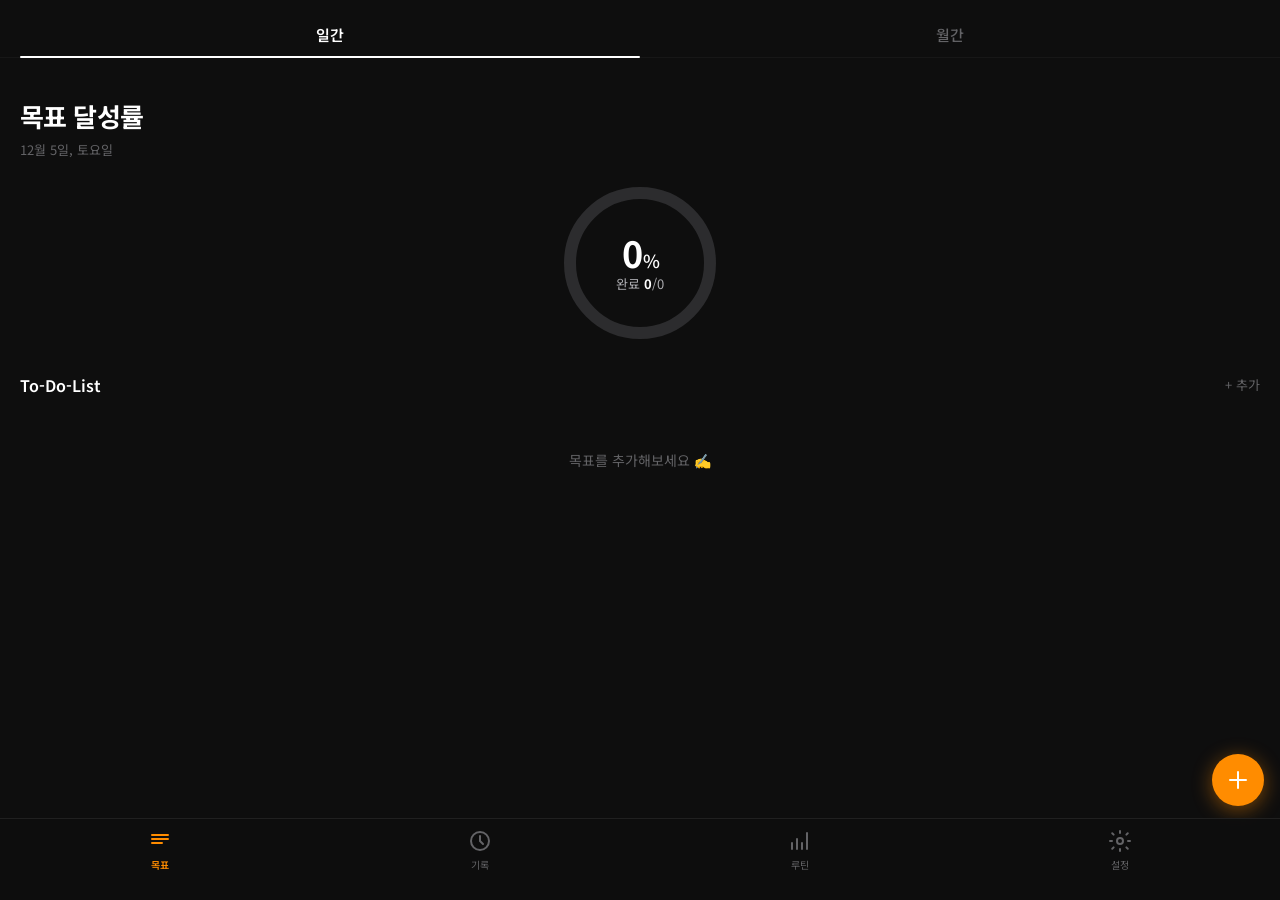
==== index.html @ 151c4922 "Add files via upload" ====
<!DOCTYPE html>
<html lang="ko">
<head>
<meta charset="UTF-8">
<meta name="viewport" content="width=device-width, initial-scale=1.0">
<title>목표</title>
<link href="https://fonts.googleapis.com/css2?family=Noto+Sans+KR:wght@400;500;600;700&display=swap" rel="stylesheet">
<link rel="stylesheet" href="common.css">
<style>
.ring-progress {
  transform-origin: center;
  transform: rotate(-90deg);
  transition: stroke-dashoffset 0.8s cubic-bezier(0.4,0,0.2,1);
  stroke-dasharray: 440;
  stroke-dashoffset: 440;
}
.empty-state {
  text-align: center;
  padding: 40px 20px;
  color: var(--text-3);
  font-size: 14px;
}
</style>
</head>
<body>

<div class="seg-wrap">
  <div class="seg-tab active" id="tab-daily" onclick="switchTab('daily')">일간</div>
  <div class="seg-tab" id="tab-monthly" onclick="switchTab('monthly')">월간</div>
</div>

<!-- Daily -->
<div class="content" id="content-daily">
  <div class="page-header">
    <div class="page-title">목표 달성률</div>
    <div class="streak-chip" id="daily-streak">🔥 잘 하고 있어요!</div>
  </div>
  <div class="page-sub" id="daily-date"></div>
  <div class="ring-wrap">
    <div class="ring-container">
      <svg class="ring-svg" viewBox="0 0 160 160">
        <circle cx="80" cy="80" r="70" fill="none" stroke="#2C2C2E" stroke-width="12"/>
        <circle id="daily-ring" class="ring-progress" cx="80" cy="80" r="70"
          fill="none" stroke="white" stroke-width="12" stroke-linecap="round"/>
      </svg>
      <div class="ring-center">
        <div class="ring-pct" id="daily-pct">0<span>%</span></div>
        <div class="ring-done">완료 <b id="daily-done">0</b>/<span id="daily-total">0</span></div>
      </div>
    </div>
  </div>
  <div class="sec-header">
    <span class="sec-title">To-Do-List</span>
    <span class="sec-action" onclick="openSheet('daily')">+ 추가</span>
  </div>
  <div class="todo-list" id="daily-list"></div>
</div>

<!-- Monthly -->
<div class="content" id="content-monthly" style="display:none;">
  <div class="page-header">
    <div class="page-title">목표 달성률</div>
    <div class="streak-chip" id="monthly-streak">🔥 잘 하고 있어요!</div>
  </div>
  <div class="page-sub" id="monthly-date"></div>
  <div class="ring-wrap">
    <div class="ring-container">
      <svg class="ring-svg" viewBox="0 0 160 160">
        <circle cx="80" cy="80" r="70" fill="none" stroke="#2C2C2E" stroke-width="12"/>
        <circle id="monthly-ring" class="ring-progress" cx="80" cy="80" r="70"
          fill="none" stroke="white" stroke-width="12" stroke-linecap="round"/>
      </svg>
      <div class="ring-center">
        <div class="ring-pct" id="monthly-pct">0<span>%</span></div>
        <div class="ring-done">완료 <b id="monthly-done">0</b>/<span id="monthly-total">0</span></div>
      </div>
    </div>
  </div>
  <div class="sec-header">
    <span class="sec-title">To-Do-List</span>
    <span class="sec-action" onclick="openSheet('monthly')">+ 추가</span>
  </div>
  <div class="todo-list" id="monthly-list"></div>
</div>

<!-- Tab Bar -->
<div class="tab-bar">
  <a class="tab-item" href="index.html">
    <svg class="tab-icon" viewBox="0 0 24 24" fill="none"><path d="M4 6h16M4 10h16M4 14h10" stroke="#FF8C00" stroke-width="2" stroke-linecap="round"/></svg>
    <span class="tab-label active">목표</span>
  </a>
  <a class="tab-item" href="records.html">
    <svg class="tab-icon" viewBox="0 0 24 24" fill="none"><circle cx="12" cy="12" r="9" stroke="#636366" stroke-width="2"/><polyline points="12 7 12 12 15 15" stroke="#636366" stroke-width="2" stroke-linecap="round"/></svg>
    <span class="tab-label">기록</span>
  </a>
  <a class="tab-item" href="routine.html">
    <svg class="tab-icon" viewBox="0 0 24 24" fill="none"><path d="M4 20V14M9 20V10M14 20V14M19 20V4" stroke="#636366" stroke-width="2" stroke-linecap="round"/></svg>
    <span class="tab-label">루틴</span>
  </a>
  <a class="tab-item" href="settings.html">
    <svg class="tab-icon" viewBox="0 0 24 24" fill="none"><circle cx="12" cy="12" r="3" stroke="#636366" stroke-width="2"/><path d="M12 2v2M12 20v2M4.22 4.22l1.42 1.42M18.36 18.36l1.42 1.42M2 12h2M20 12h2M4.22 19.78l1.42-1.42M18.36 5.64l1.42-1.42" stroke="#636366" stroke-width="2" stroke-linecap="round"/></svg>
    <span class="tab-label">설정</span>
  </a>
</div>

<button class="fab" id="fab-btn"><div class="fab-icon"></div></button>

<!-- Sheet: 일간 추가 -->
<div class="sheet-overlay" id="sheet-daily">
  <div class="sheet">
    <div class="sheet-handle"></div>
    <div class="sheet-title">일간 목표 추가하기</div>
    <div class="form-label">목표 설정</div>
    <div class="input-wrap">
      <input class="form-input" id="daily-input" type="text" placeholder="목표를 입력해 주세요." oninput="checkSave('daily')">
      <div class="input-clear" id="daily-clear" onclick="clearInput('daily')"></div>
    </div>
    <div class="form-label">루틴 설정</div>
    <div class="chip-row" id="daily-chips">
      <button class="chip" onclick="selectDailyChip(this,'없음')">없음</button>
      <button class="chip" onclick="selectDailyChip(this,'매일')">매일</button>
      <button class="chip chip-sm" onclick="selectDailyChip(this,'월')">월</button>
      <button class="chip chip-sm" onclick="selectDailyChip(this,'화')">화</button>
      <button class="chip chip-sm" onclick="selectDailyChip(this,'수')">수</button>
      <button class="chip chip-sm" onclick="selectDailyChip(this,'목')">목</button>
      <button class="chip chip-sm" onclick="selectDailyChip(this,'금')">금</button>
      <button class="chip chip-sm" onclick="selectDailyChip(this,'토')">토</button>
      <button class="chip chip-sm" onclick="selectDailyChip(this,'일')">일</button>
    </div>
    <div class="sheet-btns">
      <button class="btn btn-cancel" onclick="closeSheet('daily')">취소</button>
      <button class="btn btn-save" id="daily-save" disabled onclick="saveItem('daily')">저장</button>
    </div>
  </div>
</div>

<!-- Sheet: 월간 추가 -->
<div class="sheet-overlay" id="sheet-monthly">
  <div class="sheet">
    <div class="sheet-handle"></div>
    <div class="sheet-title">월간 목표 추가하기</div>
    <div class="form-label">목표 설정</div>
    <div class="input-wrap">
      <input class="form-input" id="monthly-input" type="text" placeholder="목표를 입력해 주세요." oninput="checkSave('monthly')">
      <div class="input-clear" id="monthly-clear" onclick="clearInput('monthly')"></div>
    </div>
    <div class="form-label">루틴 설정</div>
    <div class="chip-row" id="monthly-chips">
      <button class="chip" onclick="selectMonthlyChip(this)">없음</button>
      <button class="chip" onclick="selectMonthlyChip(this)">매월</button>
      <button class="chip" onclick="selectMonthlyChip(this)">1월</button>
      <button class="chip" onclick="selectMonthlyChip(this)">2월</button>
      <button class="chip" onclick="selectMonthlyChip(this)">3월</button>
      <button class="chip" onclick="selectMonthlyChip(this)">4월</button>
      <button class="chip" onclick="selectMonthlyChip(this)">5월</button>
      <button class="chip" onclick="selectMonthlyChip(this)">6월</button>
      <button class="chip" onclick="selectMonthlyChip(this)">7월</button>
      <button class="chip" onclick="selectMonthlyChip(this)">8월</button>
      <button class="chip" onclick="selectMonthlyChip(this)">9월</button>
      <button class="chip" onclick="selectMonthlyChip(this)">10월</button>
      <button class="chip" onclick="selectMonthlyChip(this)">11월</button>
      <button class="chip" onclick="selectMonthlyChip(this)">12월</button>
    </div>
    <div class="sheet-btns">
      <button class="btn btn-cancel" onclick="closeSheet('monthly')">취소</button>
      <button class="btn btn-save" id="monthly-save" disabled onclick="saveItem('monthly')">저장</button>
    </div>
  </div>
</div>

<!-- Sheet: 수정 -->
<div class="sheet-overlay" id="sheet-edit">
  <div class="sheet">
    <div class="sheet-handle"></div>
    <div class="sheet-title" id="edit-title">목표 수정하기</div>
    <div class="form-label">목표 설정</div>
    <div class="input-wrap">
      <input class="form-input" id="edit-input" type="text">
      <div class="input-clear show" onclick="document.getElementById('edit-input').value=''"></div>
    </div>
    <div class="form-label">루틴 설정</div>
    <div class="chip-row" id="edit-chips"></div>
    <div class="sheet-btns">
      <button class="btn btn-cancel" onclick="closeSheet('edit')">취소</button>
      <button class="btn btn-save" onclick="saveEdit()">저장</button>
    </div>
  </div>
</div>

<script>
// ── 날짜 헬퍼 ──────────────────────────────────────────
const DAYS = ['일','월','화','수','목','금','토'];
const today = new Date();
const todayKey = `${today.getFullYear()}-${today.getMonth()+1}-${today.getDate()}`;
const todayDow = DAYS[today.getDay()]; // 월,화,수...

function formatDateKo(d) {
  return `${d.getMonth()+1}월 ${d.getDate()}일, ${['일','월','화','수','목','금','토'][d.getDay()]}요일`;
}
function formatMonthKo(d) {
  return `${d.getMonth()+1}월, ${d.getFullYear()}년`;
}

// ── localStorage 헬퍼 ──────────────────────────────────
function load(key) { return JSON.parse(localStorage.getItem(key) || '[]'); }
function save(key, val) { localStorage.setItem(key, JSON.stringify(val)); }

// ── 오늘 체크 상태 저장 키 ──────────────────────────────
const CHECK_KEY_DAILY   = `checks-daily-${todayKey}`;
const CHECK_KEY_MONTHLY = `checks-monthly-${today.getFullYear()}-${today.getMonth()+1}`;

// ── 탭 전환 ──────────────────────────────────────────
let currentTab = 'daily';
function switchTab(tab) {
  currentTab = tab;
  document.getElementById('tab-daily').classList.toggle('active', tab==='daily');
  document.getElementById('tab-monthly').classList.toggle('active', tab==='monthly');
  document.getElementById('content-daily').style.display = tab==='daily' ? 'block' : 'none';
  document.getElementById('content-monthly').style.display = tab==='monthly' ? 'block' : 'none';
}

// ── 렌더링 ──────────────────────────────────────────
function getVisibleItems(type) {
  const allItems = load(type + '-items'); // [{id, text, routine, createdAt}]
  if (type === 'daily') {
    // 오늘 보여야 할 항목: routine이 없음이면 생성일이 오늘인 것만, 나머지는 루틴 조건
    return allItems.filter(item => {
      if (item.routine === '없음') return item.createdDate === todayKey;
      if (item.routine === '매일') return true;
      // 특정 요일
      const dowMap = {'월':1,'화':2,'수':3,'목':4,'금':5,'토':6,'일':0};
      if (dowMap[item.routine] !== undefined) return today.getDay() === dowMap[item.routine];
      // 복수 요일 (배열)
      if (Array.isArray(item.routine)) {
        return item.routine.some(r => dowMap[r] !== undefined && today.getDay() === dowMap[r]);
      }
      return false;
    });
  } else {
    // 월간: routine이 없음이면 생성월이 이번달, 매월이면 항상, 특정달이면 해당월
    const thisMonth = today.getMonth() + 1;
    const thisYear = today.getFullYear();
    return allItems.filter(item => {
      if (item.routine === '없음') {
        const [y, m] = (item.createdDate || '').split('-');
        return parseInt(y) === thisYear && parseInt(m) === thisMonth;
      }
      if (item.routine === '매월') return true;
      const monthNum = parseInt(item.routine);
      return monthNum === thisMonth;
    });
  }
}

function renderList(type) {
  const items = getVisibleItems(type);
  const checks = load(type === 'daily' ? CHECK_KEY_DAILY : CHECK_KEY_MONTHLY);
  const listEl = document.getElementById(type + '-list');

  if (items.length === 0) {
    listEl.innerHTML = `<div class="empty-state">목표를 추가해보세요 ✍️</div>`;
  } else {
    listEl.innerHTML = items.map(item => {
      const done = checks.includes(item.id);
      return `
      <div class="todo-item" data-id="${item.id}" data-type="${type}">
        <div class="checkbox ${done ? 'checked' : ''}" onclick="toggleCheck(this)"></div>
        <span class="todo-text ${done ? 'done' : ''}">${item.text}</span>
        <div class="more-btn" onclick="toggleCtx(this)">
          <div class="more-dots"><span></span><span></span><span></span></div>
          <div class="ctx-menu">
            <div class="ctx-item" onclick="openEditSheet(this)">
              <svg width="14" height="14" viewBox="0 0 24 24" fill="none"><path d="M11 4H4a2 2 0 00-2 2v14a2 2 0 002 2h14a2 2 0 002-2v-7" stroke="currentColor" stroke-width="2" stroke-linecap="round"/><path d="M18.5 2.5a2.121 2.121 0 013 3L12 15l-4 1 1-4 9.5-9.5z" stroke="currentColor" stroke-width="2" stroke-linecap="round"/></svg>수정
            </div>
            <div class="ctx-item delete" onclick="deleteItem(this)">
              <svg width="14" height="14" viewBox="0 0 24 24" fill="none"><polyline points="3 6 5 6 21 6" stroke="currentColor" stroke-width="2" stroke-linecap="round"/><path d="M19 6l-1 14a2 2 0 01-2 2H8a2 2 0 01-2-2L5 6" stroke="currentColor" stroke-width="2" stroke-linecap="round"/><path d="M10 11v6M14 11v6" stroke="currentColor" stroke-width="2" stroke-linecap="round"/></svg>삭제
            </div>
          </div>
        </div>
      </div>`;
    }).join('');
  }
  updateRing(type);
}

function updateRing(type) {
  const items = getVisibleItems(type);
  const checkKey = type === 'daily' ? CHECK_KEY_DAILY : CHECK_KEY_MONTHLY;
  const checks = load(checkKey);
  const total = items.length;
  const done = items.filter(i => checks.includes(i.id)).length;
  const pct = total === 0 ? 0 : Math.round(done / total * 100);
  const circumference = 440;
  const offset = circumference - (pct / 100 * circumference);

  document.getElementById(type + '-pct').innerHTML = `${pct}<span>%</span>`;
  document.getElementById(type + '-done').textContent = done;
  document.getElementById(type + '-total').textContent = total;
  document.getElementById(type + '-ring').style.strokeDashoffset = offset;

  // streak chip
  const chip = document.getElementById(type + '-streak');
  chip.style.display = total === 0 ? 'none' : 'flex';
  if (pct === 100) chip.textContent = '🎉 모두 완료!';
  else if (pct >= 50) chip.textContent = '🔥 잘 하고 있어요!';
  else chip.textContent = '💪 조금만 더!';
}

// ── 체크 토글 ──────────────────────────────────────────
function toggleCheck(el) {
  const item = el.closest('.todo-item');
  const id = item.dataset.id;
  const type = item.dataset.type;
  const checkKey = type === 'daily' ? CHECK_KEY_DAILY : CHECK_KEY_MONTHLY;
  const checks = load(checkKey);
  const idx = checks.indexOf(id);
  if (idx === -1) checks.push(id);
  else checks.splice(idx, 1);
  save(checkKey, checks);
  renderList(type);

  // 기록 저장
  saveRecord(type, todayKey);
}

// ── 기록 저장 ──────────────────────────────────────────
function saveRecord(type, dateKey) {
  const items = getVisibleItems(type);
  const checkKey = type === 'daily' ? CHECK_KEY_DAILY : CHECK_KEY_MONTHLY;
  const checks = load(checkKey);
  const total = items.length;
  const done = items.filter(i => checks.includes(i.id)).length;
  const pct = total === 0 ? 0 : Math.round(done / total * 100);

  const records = load(type + '-records');
  const existing = records.findIndex(r => r.date === dateKey);
  const snapshot = items.map(i => ({ id: i.id, text: i.text, done: checks.includes(i.id) }));
  if (existing !== -1) records[existing] = { date: dateKey, pct, items: snapshot };
  else records.unshift({ date: dateKey, pct, items: snapshot });
  save(type + '-records', records);
}

// ── 컨텍스트 메뉴 ──────────────────────────────────────
function toggleCtx(btn) {
  document.querySelectorAll('.ctx-menu.open').forEach(m => {
    if (m !== btn.querySelector('.ctx-menu')) m.classList.remove('open');
  });
  btn.querySelector('.ctx-menu').classList.toggle('open');
}
document.addEventListener('click', e => {
  if (!e.target.closest('.more-btn')) {
    document.querySelectorAll('.ctx-menu.open').forEach(m => m.classList.remove('open'));
  }
});

// ── 삭제 ──────────────────────────────────────────────
function deleteItem(ctxItem) {
  const todoItem = ctxItem.closest('.todo-item');
  const id = todoItem.dataset.id;
  const type = todoItem.dataset.type;
  const items = load(type + '-items');
  save(type + '-items', items.filter(i => i.id !== id));
  renderList(type);
  ctxItem.closest('.ctx-menu').classList.remove('open');
}

// ── 시트 열기/닫기 ────────────────────────────────────
let dailySelectedChips = [];
let monthlySelectedChip = null;
let editingId = null;
let editingType = null;

function openSheet(type) {
  document.getElementById('sheet-' + type).classList.add('open');
}
function closeSheet(type) {
  document.getElementById('sheet-' + type).classList.remove('open');
  if (type === 'daily') {
    document.getElementById('daily-input').value = '';
    dailySelectedChips = [];
    document.querySelectorAll('#daily-chips .chip').forEach(c => c.classList.remove('selected'));
    document.getElementById('daily-save').disabled = true;
  }
  if (type === 'monthly') {
    document.getElementById('monthly-input').value = '';
    monthlySelectedChip = null;
    document.querySelectorAll('#monthly-chips .chip').forEach(c => c.classList.remove('selected'));
    document.getElementById('monthly-save').disabled = true;
  }
}

document.querySelectorAll('.sheet-overlay').forEach(overlay => {
  overlay.addEventListener('click', e => {
    if (e.target === overlay) closeSheet(overlay.id.replace('sheet-', ''));
  });
});

// ── 루틴 칩 ──────────────────────────────────────────
function selectDailyChip(chip, val) {
  const chips = document.querySelectorAll('#daily-chips .chip');
  const exclusive = ['없음', '매일'];
  if (exclusive.includes(val)) {
    chips.forEach(c => c.classList.remove('selected'));
    chip.classList.add('selected');
    dailySelectedChips = [val];
  } else {
    chips[0].classList.remove('selected');
    chips[1].classList.remove('selected');
    chip.classList.toggle('selected');
    dailySelectedChips = [...chips].filter((c,i) => i > 1 && c.classList.contains('selected')).map(c => c.textContent);
  }
  checkSave('daily');
}
function selectMonthlyChip(chip) {
  document.querySelectorAll('#monthly-chips .chip').forEach(c => c.classList.remove('selected'));
  chip.classList.add('selected');
  monthlySelectedChip = chip.textContent;
  checkSave('monthly');
}

// ── 저장 버튼 활성화 ──────────────────────────────────
function checkSave(type) {
  if (type === 'daily') {
    const hasText = document.getElementById('daily-input').value.trim().length > 0;
    const hasChip = dailySelectedChips.length > 0;
    document.getElementById('daily-save').disabled = !(hasText && hasChip);
    document.getElementById('daily-clear').classList.toggle('show', document.getElementById('daily-input').value.length > 0);
  } else {
    const hasText = document.getElementById('monthly-input').value.trim().length > 0;
    const hasChip = monthlySelectedChip !== null;
    document.getElementById('monthly-save').disabled = !(hasText && hasChip);
    document.getElementById('monthly-clear').classList.toggle('show', document.getElementById('monthly-input').value.length > 0);
  }
}
function clearInput(type) {
  document.getElementById(type + '-input').value = '';
  checkSave(type);
}

// ── 저장 ──────────────────────────────────────────────
function saveItem(type) {
  const text = document.getElementById(type + '-input').value.trim();
  const routine = type === 'daily'
    ? (dailySelectedChips.length === 1 ? dailySelectedChips[0] : dailySelectedChips)
    : monthlySelectedChip;
  const items = load(type + '-items');
  items.push({
    id: Date.now().toString(),
    text,
    routine,
    createdDate: todayKey
  });
  save(type + '-items', items);
  closeSheet(type);
  renderList(type);
}

// ── 수정 시트 ──────────────────────────────────────────
function openEditSheet(ctxItem) {
  const todoItem = ctxItem.closest('.todo-item');
  editingId = todoItem.dataset.id;
  editingType = todoItem.dataset.type;
  ctxItem.closest('.ctx-menu').classList.remove('open');

  const items = load(editingType + '-items');
  const item = items.find(i => i.id === editingId);
  if (!item) return;

  document.getElementById('edit-title').textContent = editingType === 'daily' ? '일간 목표 수정하기' : '월간 목표 수정하기';
  document.getElementById('edit-input').value = item.text;

  const chipsEl = document.getElementById('edit-chips');
  if (editingType === 'daily') {
    chipsEl.innerHTML = ['없음','매일','월','화','수','목','금','토','일'].map(v =>
      `<button class="chip ${v.length===1?'chip-sm':''} ${isChipSelected(item.routine, v) ? 'selected' : ''}" onclick="selectEditChip(this,'${v}','daily')">${v}</button>`
    ).join('');
  } else {
    chipsEl.innerHTML = ['없음','매월','1월','2월','3월','4월','5월','6월','7월','8월','9월','10월','11월','12월'].map(v =>
      `<button class="chip ${item.routine === v ? 'selected' : ''}" onclick="selectEditChip(this,'${v}','monthly')">${v}</button>`
    ).join('');
  }
  document.getElementById('sheet-edit').classList.add('open');
}

function isChipSelected(routine, val) {
  if (Array.isArray(routine)) return routine.includes(val);
  return routine === val;
}

function selectEditChip(chip, val, type) {
  const row = chip.closest('.chip-row');
  const chips = row.querySelectorAll('.chip');
  if (type === 'daily') {
    const exclusive = ['없음','매일'];
    if (exclusive.includes(val)) {
      chips.forEach(c => c.classList.remove('selected'));
      chip.classList.add('selected');
    } else {
      chips[0].classList.remove('selected');
      chips[1].classList.remove('selected');
      chip.classList.toggle('selected');
    }
  } else {
    chips.forEach(c => c.classList.remove('selected'));
    chip.classList.add('selected');
  }
}

function saveEdit() {
  const text = document.getElementById('edit-input').value.trim();
  if (!text) return;
  const chips = document.querySelectorAll('#edit-chips .chip.selected');
  let routine;
  if (editingType === 'daily') {
    const vals = [...chips].map(c => c.textContent);
    routine = vals.length === 1 ? vals[0] : vals;
  } else {
    routine = chips[0]?.textContent || '없음';
  }
  const items = load(editingType + '-items');
  const idx = items.findIndex(i => i.id === editingId);
  if (idx !== -1) { items[idx].text = text; items[idx].routine = routine; }
  save(editingType + '-items', items);
  closeSheet('edit');
  renderList(editingType);
}

// ── FAB ──────────────────────────────────────────────
document.getElementById('fab-btn').addEventListener('click', () => {
  openSheet(currentTab);
});

// ── 초기화 ──────────────────────────────────────────
document.getElementById('daily-date').textContent = formatDateKo(today);
document.getElementById('monthly-date').textContent = formatMonthKo(today);
renderList('daily');
renderList('monthly');
</script>
</body>
</html>
---- common.css ----
:root {
  --orange: #FF8C00;
  --orange-dim: rgba(255, 140, 0, 0.15);
  --orange-border: rgba(255, 140, 0, 0.35);
  --bg: #0E0E0E;
  --bg2: #1C1C1E;
  --bg3: #2C2C2E;
  --bg4: #3A3A3C;
  --text-1: #FFFFFF;
  --text-2: #AEAEB2;
  --text-3: #636366;
  --border: rgba(255,255,255,0.08);
  --radius-sm: 8px;
  --radius-md: 12px;
  --radius-lg: 20px;
  --radius-full: 999px;
}

* { box-sizing: border-box; margin: 0; padding: 0; -webkit-tap-highlight-color: transparent; }

body {
  font-family: 'Noto Sans KR', -apple-system, BlinkMacSystemFont, sans-serif;
  background: var(--bg);
  min-height: 100vh;
  color: var(--text-1);
}



/* Segment tabs (일간/월간) */
.seg-wrap {
  display: flex;
  flex-shrink: 0;
  position: sticky;
  top: 0;
  background: var(--bg);
  z-index: 10;
  padding: 10px 20px 0;
  box-shadow: 0 0.5px 0 var(--border);
}
.seg-tab {
  flex: 1;
  text-align: center;
  padding: 14px 0 12px;
  font-size: 15px;
  font-weight: 500;
  color: var(--text-3);
  cursor: pointer;
  position: relative;
  transition: color 0.2s;
}
.seg-tab.active {
  color: var(--text-1);
  font-weight: 600;
}
.seg-tab.active::after {
  content: '';
  position: absolute;
  bottom: -1px; left: 0; right: 0;
  height: 2px;
  background: var(--text-1);
  border-radius: 1px;
}

/* Scroll content */
.content {
  flex: 1;
  overflow-y: auto;
  padding: 40px 20px 90px;
  -ms-overflow-style: none;
  scrollbar-width: none;
}
.content::-webkit-scrollbar { display: none; }

/* Page header */
.page-header {
  display: flex;
  justify-content: space-between;
  align-items: center;
  margin-bottom: 6px;
}
.page-title { font-size: 26px; font-weight: 700; letter-spacing: -0.6px; }
.streak-chip {
  display: flex; align-items: center; gap: 5px;
  background: var(--orange-dim);
  border: 1px solid var(--orange-border);
  border-radius: var(--radius-full);
  padding: 5px 12px;
  font-size: 12px; font-weight: 600;
  color: var(--orange);
}
.page-sub { font-size: 13px; color: var(--text-3); margin-bottom: 24px; }

/* Ring chart */
.ring-wrap {
  display: flex;
  justify-content: center;
  margin-bottom: 28px;
}
.ring-container { position: relative; width: 160px; height: 160px; }
.ring-svg { width: 160px; height: 160px; }
.ring-center {
  position: absolute; top: 50%; left: 50%;
  transform: translate(-50%, -50%);
  text-align: center;
}
.ring-pct { font-size: 36px; font-weight: 700; letter-spacing: -1.5px; line-height: 1; }
.ring-pct span { font-size: 18px; font-weight: 500; margin-left: 2px; }
.ring-done { font-size: 13px; color: var(--text-2); margin-top: 4px; }
.ring-done b { color: var(--text-1); }
.ring-progress {
  transform-origin: center;
  transform: rotate(-90deg);
  transition: stroke-dashoffset 1s cubic-bezier(0.4,0,0.2,1);
}

/* Section header */
.sec-header {
  display: flex; justify-content: space-between; align-items: center;
  margin-bottom: 12px;
}
.sec-title { font-size: 16px; font-weight: 600; }
.sec-action {
  font-size: 13px; color: var(--text-3);
  cursor: pointer; padding: 4px 0;
}

/* Todo list */
.todo-list { display: flex; flex-direction: column; gap: 8px; }
.todo-item {
  display: flex; align-items: center; gap: 12px;
  background: var(--bg2);
  border-radius: var(--radius-md);
  padding: 14px 14px 14px 16px;
  border: 1px solid var(--border);
  cursor: pointer;
  transition: background 0.15s;
}
.todo-item:active { background: var(--bg3); }
.checkbox {
  width: 22px; height: 22px; border-radius: 6px;
  border: 2px solid var(--bg4);
  background: var(--bg3);
  flex-shrink: 0;
  display: flex; align-items: center; justify-content: center;
  transition: all 0.2s;
}
.checkbox.checked {
  background: var(--orange);
  border-color: var(--orange);
}
.checkbox.checked::after {
  content: '';
  width: 9px; height: 5px;
  border-left: 2px solid white;
  border-bottom: 2px solid white;
  transform: rotate(-45deg) translate(0.5px, -2px);
  display: block;
}
.todo-text {
  flex: 1;
  font-size: 15px; font-weight: 400;
  color: var(--text-1);
}
.todo-text.done {
  color: var(--text-3);
  text-decoration: line-through;
}
.more-btn {
  width: 28px; height: 28px;
  display: flex; align-items: center; justify-content: center;
  flex-shrink: 0; cursor: pointer;
  border-radius: var(--radius-sm);
  transition: background 0.15s;
  position: relative;
}
.more-btn:active { background: var(--bg4); }
.more-dots {
  display: flex; flex-direction: column; gap: 3px;
  align-items: center;
}
.more-dots span {
  width: 3px; height: 3px; border-radius: 50%;
  background: var(--text-3);
}

/* Context menu */
.ctx-menu {
  position: absolute;
  right: 0; top: 32px;
  background: var(--bg3);
  border: 1px solid var(--border);
  border-radius: var(--radius-md);
  overflow: hidden;
  z-index: 100;
  min-width: 120px;
  box-shadow: 0 8px 24px rgba(0,0,0,0.4);
  display: none;
}
.ctx-menu.open { display: block; }
.ctx-item {
  display: flex; align-items: center; gap: 10px;
  padding: 12px 16px;
  font-size: 14px; color: var(--text-1);
  cursor: pointer;
  transition: background 0.15s;
  border-bottom: 0.5px solid var(--border);
}
.ctx-item:last-child { border-bottom: none; }
.ctx-item:active { background: var(--bg4); }
.ctx-item.delete { color: #FF453A; }

/* FAB */
.fab {
  position: fixed;
  bottom: 94px; right: 16px;
  width: 52px; height: 52px;
  border-radius: 50%;
  background: var(--orange);
  box-shadow: 0 4px 20px rgba(255,140,0,0.45);
  display: flex; align-items: center; justify-content: center;
  cursor: pointer;
  transition: transform 0.15s, box-shadow 0.15s;
  z-index: 50;
  border: none;
}
.fab:active { transform: scale(0.93); }.fab-icon { position: relative; width: 18px; height: 18px; }
.fab-icon::before, .fab-icon::after {
  content: ''; position: absolute;
  background: white; border-radius: 2px;
  top: 50%; left: 50%; transform: translate(-50%,-50%);
}
.fab-icon::before { width: 18px; height: 2px; }
.fab-icon::after { width: 2px; height: 18px; }

/* Tab bar */
.tab-bar {
  position: fixed;
  bottom: 0; left: 0; right: 0;
  background: rgba(14,14,14,0.94);
  backdrop-filter: blur(20px);
  -webkit-backdrop-filter: blur(20px);
  border-top: 0.5px solid var(--border);
  display: flex; justify-content: space-around;
  padding: 10px 0 28px;
  z-index: 100;
}
.tab-item {
  display: flex; flex-direction: column; align-items: center; gap: 4px;
  cursor: pointer; padding: 0 10px;
  transition: transform 0.15s;
  text-decoration: none;
}
.tab-item:active { transform: scale(0.92); }
.tab-icon { width: 24px; height: 24px; }
.tab-label { font-size: 10px; color: var(--text-3); font-weight: 400; }
.tab-label.active { color: var(--orange); font-weight: 600; }

/* Bottom sheet */
.sheet-overlay {
  position: fixed; inset: 0;
  background: rgba(0,0,0,0.55);
  z-index: 200;
  display: none;
  align-items: flex-end;
  justify-content: center;
}
.sheet-overlay.open { display: flex; }
.sheet {
  background: var(--bg2);
  border-radius: var(--radius-lg) var(--radius-lg) 0 0;
  padding: 12px 20px 40px;
  width: 390px;
  animation: slideUp 0.3s cubic-bezier(0.32,0.72,0,1) both;
}
@keyframes slideUp {
  from { transform: translateY(100%); }
  to { transform: translateY(0); }
}
.sheet-handle {
  width: 36px; height: 4px; border-radius: 2px;
  background: var(--bg4); margin: 0 auto 20px;
}
.sheet-title { font-size: 17px; font-weight: 700; margin-bottom: 20px; }
.form-label { font-size: 12px; color: var(--text-3); font-weight: 500; margin-bottom: 8px; letter-spacing: 0.02em; }
.form-input {
  width: 100%;
  background: var(--bg3);
  border: 1px solid var(--border);
  border-radius: var(--radius-md);
  padding: 13px 14px;
  color: var(--text-1);
  font-size: 15px;
  font-family: inherit;
  outline: none;
  transition: border-color 0.2s;
  margin-bottom: 16px;
}
.form-input:focus { border-color: var(--orange); }
.form-input.has-value { padding-right: 40px; }
.input-wrap { position: relative; }
.input-clear {
  position: absolute; right: 12px; top: 50%; transform: translateY(-50%);
  width: 18px; height: 18px; border-radius: 50%;
  background: var(--bg4);
  display: flex; align-items: center; justify-content: center;
  cursor: pointer; display: none;
}
.input-clear.show { display: flex; }
.input-clear::before, .input-clear::after {
  content: ''; position: absolute;
  width: 9px; height: 1.5px;
  background: var(--text-2);
  border-radius: 1px;
}
.input-clear::before { transform: rotate(45deg); }
.input-clear::after { transform: rotate(-45deg); }

/* Routine chips */
.chip-row {
  display: flex;
  gap: 8px;
  flex-wrap: nowrap;
  overflow-x: auto;
  margin-bottom: 20px;
  -ms-overflow-style: none;
  scrollbar-width: none;
  padding-bottom: 2px;
}
.chip-row::-webkit-scrollbar { display: none; }
.chip {
  height: 32px;
  width: 50px;
  border-radius: var(--radius-full);
  background: var(--bg3);
  border: 1px solid var(--border);
  font-size: 13px; font-weight: 500;
  color: var(--text-2);
  cursor: pointer;
  transition: all 0.15s;
  font-family: inherit;
  flex-shrink: 0;
  display: inline-flex;
  align-items: center;
  justify-content: center;
  white-space: nowrap;
  box-sizing: border-box;
}
.chip.chip-sm { width: 40px; }
.chip.selected {
  background: var(--text-1);
  border-color: var(--text-1);
  color: var(--bg);
}

/* Sheet buttons */
.sheet-btns { display: grid; grid-template-columns: 1fr 1fr; gap: 10px; margin-top: 4px; }
.btn {
  padding: 14px;
  border-radius: var(--radius-md);
  font-size: 15px; font-weight: 600;
  cursor: pointer; border: none;
  font-family: inherit;
  transition: opacity 0.15s;
}
.btn:active { opacity: 0.8; }
.btn-cancel { background: var(--bg3); color: var(--text-2); }
.btn-save {
  background: var(--text-1);
  color: var(--bg);
}
.btn-save:disabled {
  background: var(--bg3);
  color: var(--text-3);
  cursor: not-allowed;
}

@keyframes fadeUp {
  from { opacity: 0; transform: translateY(12px); }
  to { opacity: 1; transform: translateY(0); }
}
.content { animation: fadeUp 0.35s ease both; }
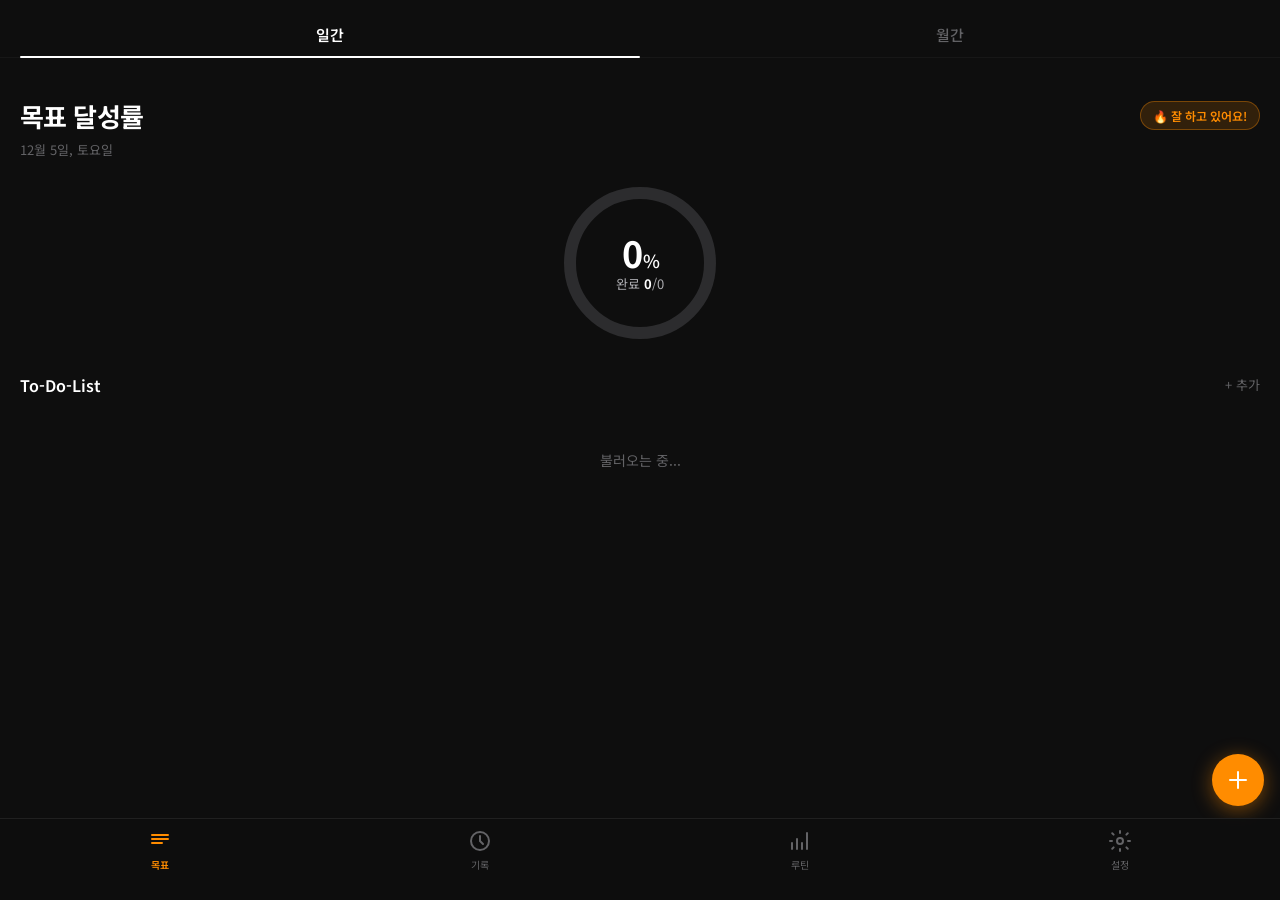
==== commit ecec4537: "Add files via upload" ====
--- a/index.html
+++ b/index.html
@@ -14,15 +14,12 @@
   stroke-dasharray: 440;
   stroke-dashoffset: 440;
 }
-.empty-state {
-  text-align: center;
-  padding: 40px 20px;
-  color: var(--text-3);
-  font-size: 14px;
-}
+.empty-state { text-align: center; padding: 40px 20px; color: var(--text-3); font-size: 14px; }
+.loading { text-align: center; padding: 40px 20px; color: var(--text-3); font-size: 14px; }
 </style>
 </head>
 <body>
+<script src="supabase.js"></script>
 
 <div class="seg-wrap">
   <div class="seg-tab active" id="tab-daily" onclick="switchTab('daily')">일간</div>
@@ -53,7 +50,7 @@
     <span class="sec-title">To-Do-List</span>
     <span class="sec-action" onclick="openSheet('daily')">+ 추가</span>
   </div>
-  <div class="todo-list" id="daily-list"></div>
+  <div class="todo-list" id="daily-list"><div class="loading">불러오는 중...</div></div>
 </div>
 
 <!-- Monthly -->
@@ -80,7 +77,7 @@
     <span class="sec-title">To-Do-List</span>
     <span class="sec-action" onclick="openSheet('monthly')">+ 추가</span>
   </div>
-  <div class="todo-list" id="monthly-list"></div>
+  <div class="todo-list" id="monthly-list"><div class="loading">불러오는 중...</div></div>
 </div>
 
 <!-- Tab Bar -->
@@ -188,29 +185,26 @@
 </div>
 
 <script>
-// ── 날짜 헬퍼 ──────────────────────────────────────────
 const DAYS = ['일','월','화','수','목','금','토'];
 const today = new Date();
 const todayKey = `${today.getFullYear()}-${today.getMonth()+1}-${today.getDate()}`;
-const todayDow = DAYS[today.getDay()]; // 월,화,수...
-
-function formatDateKo(d) {
-  return `${d.getMonth()+1}월 ${d.getDate()}일, ${['일','월','화','수','목','금','토'][d.getDay()]}요일`;
-}
-function formatMonthKo(d) {
-  return `${d.getMonth()+1}월, ${d.getFullYear()}년`;
-}
-
-// ── localStorage 헬퍼 ──────────────────────────────────
-function load(key) { return JSON.parse(localStorage.getItem(key) || '[]'); }
-function save(key, val) { localStorage.setItem(key, JSON.stringify(val)); }
-
-// ── 오늘 체크 상태 저장 키 ──────────────────────────────
-const CHECK_KEY_DAILY   = `checks-daily-${todayKey}`;
-const CHECK_KEY_MONTHLY = `checks-monthly-${today.getFullYear()}-${today.getMonth()+1}`;
-
-// ── 탭 전환 ──────────────────────────────────────────
+const monthKey = `${today.getFullYear()}-${today.getMonth()+1}`;
+
 let currentTab = 'daily';
+let dailySelectedChips = [];
+let monthlySelectedChip = null;
+let editingId = null;
+let editingType = null;
+let allItems = { daily: [], monthly: [] };
+let allChecks = { daily: [], monthly: [] };
+
+// ── 날짜 표시 ──────────────────────────────────────
+document.getElementById('daily-date').textContent =
+  `${today.getMonth()+1}월 ${today.getDate()}일, ${DAYS[today.getDay()]}요일`;
+document.getElementById('monthly-date').textContent =
+  `${today.getMonth()+1}월, ${today.getFullYear()}년`;
+
+// ── 탭 전환 ──────────────────────────────────────
 function switchTab(tab) {
   currentTab = tab;
   document.getElementById('tab-daily').classList.toggle('active', tab==='daily');
@@ -219,42 +213,44 @@
   document.getElementById('content-monthly').style.display = tab==='monthly' ? 'block' : 'none';
 }
 
-// ── 렌더링 ──────────────────────────────────────────
+// ── 오늘 보여야 할 항목 필터 ──────────────────────
 function getVisibleItems(type) {
-  const allItems = load(type + '-items'); // [{id, text, routine, createdAt}]
+  const items = allItems[type] || [];
+  const dow = today.getDay();
+  const dowMap = {'월':1,'화':2,'수':3,'목':4,'금':5,'토':6,'일':0};
+  const thisMonth = today.getMonth() + 1;
+  const thisYear = today.getFullYear();
+
   if (type === 'daily') {
-    // 오늘 보여야 할 항목: routine이 없음이면 생성일이 오늘인 것만, 나머지는 루틴 조건
-    return allItems.filter(item => {
-      if (item.routine === '없음') return item.createdDate === todayKey;
-      if (item.routine === '매일') return true;
-      // 특정 요일
-      const dowMap = {'월':1,'화':2,'수':3,'목':4,'금':5,'토':6,'일':0};
-      if (dowMap[item.routine] !== undefined) return today.getDay() === dowMap[item.routine];
-      // 복수 요일 (배열)
-      if (Array.isArray(item.routine)) {
-        return item.routine.some(r => dowMap[r] !== undefined && today.getDay() === dowMap[r]);
-      }
+    return items.filter(item => {
+      const r = item.routine;
+      if (r === '없음') return item.created_date === todayKey;
+      if (r === '매일') return true;
+      if (dowMap[r] !== undefined) return dow === dowMap[r];
+      // 복수 요일 (JSON 배열로 저장된 경우)
+      try {
+        const arr = JSON.parse(r);
+        if (Array.isArray(arr)) return arr.some(v => dowMap[v] !== undefined && dow === dowMap[v]);
+      } catch(e) {}
       return false;
     });
   } else {
-    // 월간: routine이 없음이면 생성월이 이번달, 매월이면 항상, 특정달이면 해당월
-    const thisMonth = today.getMonth() + 1;
-    const thisYear = today.getFullYear();
-    return allItems.filter(item => {
-      if (item.routine === '없음') {
-        const [y, m] = (item.createdDate || '').split('-');
-        return parseInt(y) === thisYear && parseInt(m) === thisMonth;
+    return items.filter(item => {
+      const r = item.routine;
+      if (r === '없음') {
+        const [y,m] = (item.created_date||'').split('-');
+        return parseInt(y)===thisYear && parseInt(m)===thisMonth;
       }
-      if (item.routine === '매월') return true;
-      const monthNum = parseInt(item.routine);
-      return monthNum === thisMonth;
+      if (r === '매월') return true;
+      return parseInt(r) === thisMonth;
     });
   }
 }
 
+// ── 렌더링 ──────────────────────────────────────
 function renderList(type) {
   const items = getVisibleItems(type);
-  const checks = load(type === 'daily' ? CHECK_KEY_DAILY : CHECK_KEY_MONTHLY);
+  const checks = allChecks[type] || [];
   const listEl = document.getElementById(type + '-list');
 
   if (items.length === 0) {
@@ -264,8 +260,8 @@
       const done = checks.includes(item.id);
       return `
       <div class="todo-item" data-id="${item.id}" data-type="${type}">
-        <div class="checkbox ${done ? 'checked' : ''}" onclick="toggleCheck(this)"></div>
-        <span class="todo-text ${done ? 'done' : ''}">${item.text}</span>
+        <div class="checkbox ${done?'checked':''}" onclick="toggleCheck(this)"></div>
+        <span class="todo-text ${done?'done':''}">${item.text}</span>
         <div class="more-btn" onclick="toggleCtx(this)">
           <div class="more-dots"><span></span><span></span><span></span></div>
           <div class="ctx-menu">
@@ -285,62 +281,66 @@
 
 function updateRing(type) {
   const items = getVisibleItems(type);
-  const checkKey = type === 'daily' ? CHECK_KEY_DAILY : CHECK_KEY_MONTHLY;
-  const checks = load(checkKey);
+  const checks = allChecks[type] || [];
   const total = items.length;
   const done = items.filter(i => checks.includes(i.id)).length;
   const pct = total === 0 ? 0 : Math.round(done / total * 100);
-  const circumference = 440;
-  const offset = circumference - (pct / 100 * circumference);
-
-  document.getElementById(type + '-pct').innerHTML = `${pct}<span>%</span>`;
-  document.getElementById(type + '-done').textContent = done;
-  document.getElementById(type + '-total').textContent = total;
-  document.getElementById(type + '-ring').style.strokeDashoffset = offset;
-
-  // streak chip
-  const chip = document.getElementById(type + '-streak');
+  const offset = 440 - (pct / 100 * 440);
+
+  document.getElementById(type+'-pct').innerHTML = `${pct}<span>%</span>`;
+  document.getElementById(type+'-done').textContent = done;
+  document.getElementById(type+'-total').textContent = total;
+  document.getElementById(type+'-ring').style.strokeDashoffset = offset;
+
+  const chip = document.getElementById(type+'-streak');
   chip.style.display = total === 0 ? 'none' : 'flex';
-  if (pct === 100) chip.textContent = '🎉 모두 완료!';
-  else if (pct >= 50) chip.textContent = '🔥 잘 하고 있어요!';
-  else chip.textContent = '💪 조금만 더!';
-}
-
-// ── 체크 토글 ──────────────────────────────────────────
-function toggleCheck(el) {
+  chip.textContent = pct===100 ? '🎉 모두 완료!' : pct>=50 ? '🔥 잘 하고 있어요!' : '💪 조금만 더!';
+}
+
+// ── 데이터 불러오기 ──────────────────────────────
+async function loadData(type) {
+  const checkDate = type === 'daily' ? todayKey : monthKey;
+  const [items, checks] = await Promise.all([
+    sb.get(`/items?type=eq.${type}&order=created_at.asc`),
+    sb.get(`/checks?check_date=eq.${checkDate}&select=item_id`)
+  ]);
+  allItems[type] = Array.isArray(items) ? items : [];
+  allChecks[type] = Array.isArray(checks) ? checks.map(c => c.item_id) : [];
+  renderList(type);
+}
+
+// ── 체크 토글 ──────────────────────────────────
+async function toggleCheck(el) {
   const item = el.closest('.todo-item');
   const id = item.dataset.id;
   const type = item.dataset.type;
-  const checkKey = type === 'daily' ? CHECK_KEY_DAILY : CHECK_KEY_MONTHLY;
-  const checks = load(checkKey);
+  const checkDate = type === 'daily' ? todayKey : monthKey;
+  const checks = allChecks[type];
   const idx = checks.indexOf(id);
-  if (idx === -1) checks.push(id);
-  else checks.splice(idx, 1);
-  save(checkKey, checks);
+
+  if (idx === -1) {
+    await sb.post('/checks', { item_id: id, check_date: checkDate });
+    checks.push(id);
+  } else {
+    await sb.del(`/checks?item_id=eq.${id}&check_date=eq.${checkDate}`);
+    checks.splice(idx, 1);
+  }
   renderList(type);
-
-  // 기록 저장
-  saveRecord(type, todayKey);
-}
-
-// ── 기록 저장 ──────────────────────────────────────────
-function saveRecord(type, dateKey) {
-  const items = getVisibleItems(type);
-  const checkKey = type === 'daily' ? CHECK_KEY_DAILY : CHECK_KEY_MONTHLY;
-  const checks = load(checkKey);
-  const total = items.length;
-  const done = items.filter(i => checks.includes(i.id)).length;
-  const pct = total === 0 ? 0 : Math.round(done / total * 100);
-
-  const records = load(type + '-records');
-  const existing = records.findIndex(r => r.date === dateKey);
-  const snapshot = items.map(i => ({ id: i.id, text: i.text, done: checks.includes(i.id) }));
-  if (existing !== -1) records[existing] = { date: dateKey, pct, items: snapshot };
-  else records.unshift({ date: dateKey, pct, items: snapshot });
-  save(type + '-records', records);
-}
-
-// ── 컨텍스트 메뉴 ──────────────────────────────────────
+}
+
+// ── 삭제 ──────────────────────────────────────
+async function deleteItem(ctxItem) {
+  const todoItem = ctxItem.closest('.todo-item');
+  const id = todoItem.dataset.id;
+  const type = todoItem.dataset.type;
+  await sb.del(`/items?id=eq.${id}`);
+  allItems[type] = allItems[type].filter(i => i.id !== id);
+  allChecks[type] = allChecks[type].filter(c => c !== id);
+  renderList(type);
+  ctxItem.closest('.ctx-menu').classList.remove('open');
+}
+
+// ── 컨텍스트 메뉴 ──────────────────────────────
 function toggleCtx(btn) {
   document.querySelectorAll('.ctx-menu.open').forEach(m => {
     if (m !== btn.querySelector('.ctx-menu')) m.classList.remove('open');
@@ -348,33 +348,14 @@
   btn.querySelector('.ctx-menu').classList.toggle('open');
 }
 document.addEventListener('click', e => {
-  if (!e.target.closest('.more-btn')) {
+  if (!e.target.closest('.more-btn'))
     document.querySelectorAll('.ctx-menu.open').forEach(m => m.classList.remove('open'));
-  }
 });
 
-// ── 삭제 ──────────────────────────────────────────────
-function deleteItem(ctxItem) {
-  const todoItem = ctxItem.closest('.todo-item');
-  const id = todoItem.dataset.id;
-  const type = todoItem.dataset.type;
-  const items = load(type + '-items');
-  save(type + '-items', items.filter(i => i.id !== id));
-  renderList(type);
-  ctxItem.closest('.ctx-menu').classList.remove('open');
-}
-
-// ── 시트 열기/닫기 ────────────────────────────────────
-let dailySelectedChips = [];
-let monthlySelectedChip = null;
-let editingId = null;
-let editingType = null;
-
-function openSheet(type) {
-  document.getElementById('sheet-' + type).classList.add('open');
-}
+// ── 시트 ──────────────────────────────────────
+function openSheet(type) { document.getElementById('sheet-'+type).classList.add('open'); }
 function closeSheet(type) {
-  document.getElementById('sheet-' + type).classList.remove('open');
+  document.getElementById('sheet-'+type).classList.remove('open');
   if (type === 'daily') {
     document.getElementById('daily-input').value = '';
     dailySelectedChips = [];
@@ -388,18 +369,14 @@
     document.getElementById('monthly-save').disabled = true;
   }
 }
-
-document.querySelectorAll('.sheet-overlay').forEach(overlay => {
-  overlay.addEventListener('click', e => {
-    if (e.target === overlay) closeSheet(overlay.id.replace('sheet-', ''));
-  });
+document.querySelectorAll('.sheet-overlay').forEach(o => {
+  o.addEventListener('click', e => { if (e.target===o) closeSheet(o.id.replace('sheet-','')); });
 });
 
-// ── 루틴 칩 ──────────────────────────────────────────
+// ── 칩 선택 ──────────────────────────────────
 function selectDailyChip(chip, val) {
   const chips = document.querySelectorAll('#daily-chips .chip');
-  const exclusive = ['없음', '매일'];
-  if (exclusive.includes(val)) {
+  if (['없음','매일'].includes(val)) {
     chips.forEach(c => c.classList.remove('selected'));
     chip.classList.add('selected');
     dailySelectedChips = [val];
@@ -407,7 +384,7 @@
     chips[0].classList.remove('selected');
     chips[1].classList.remove('selected');
     chip.classList.toggle('selected');
-    dailySelectedChips = [...chips].filter((c,i) => i > 1 && c.classList.contains('selected')).map(c => c.textContent);
+    dailySelectedChips = [...chips].filter((c,i)=>i>1&&c.classList.contains('selected')).map(c=>c.textContent);
   }
   checkSave('daily');
 }
@@ -417,124 +394,86 @@
   monthlySelectedChip = chip.textContent;
   checkSave('monthly');
 }
-
-// ── 저장 버튼 활성화 ──────────────────────────────────
 function checkSave(type) {
   if (type === 'daily') {
-    const hasText = document.getElementById('daily-input').value.trim().length > 0;
-    const hasChip = dailySelectedChips.length > 0;
-    document.getElementById('daily-save').disabled = !(hasText && hasChip);
-    document.getElementById('daily-clear').classList.toggle('show', document.getElementById('daily-input').value.length > 0);
-  } else {
-    const hasText = document.getElementById('monthly-input').value.trim().length > 0;
-    const hasChip = monthlySelectedChip !== null;
-    document.getElementById('monthly-save').disabled = !(hasText && hasChip);
-    document.getElementById('monthly-clear').classList.toggle('show', document.getElementById('monthly-input').value.length > 0);
-  }
-}
-function clearInput(type) {
-  document.getElementById(type + '-input').value = '';
-  checkSave(type);
-}
-
-// ── 저장 ──────────────────────────────────────────────
-function saveItem(type) {
-  const text = document.getElementById(type + '-input').value.trim();
+    document.getElementById('daily-save').disabled = !(document.getElementById('daily-input').value.trim() && dailySelectedChips.length);
+    document.getElementById('daily-clear').classList.toggle('show', !!document.getElementById('daily-input').value);
+  } else {
+    document.getElementById('monthly-save').disabled = !(document.getElementById('monthly-input').value.trim() && monthlySelectedChip);
+    document.getElementById('monthly-clear').classList.toggle('show', !!document.getElementById('monthly-input').value);
+  }
+}
+function clearInput(type) { document.getElementById(type+'-input').value=''; checkSave(type); }
+
+// ── 저장 ──────────────────────────────────────
+async function saveItem(type) {
+  const text = document.getElementById(type+'-input').value.trim();
   const routine = type === 'daily'
-    ? (dailySelectedChips.length === 1 ? dailySelectedChips[0] : dailySelectedChips)
+    ? (dailySelectedChips.length===1 ? dailySelectedChips[0] : JSON.stringify(dailySelectedChips))
     : monthlySelectedChip;
-  const items = load(type + '-items');
-  items.push({
-    id: Date.now().toString(),
-    text,
-    routine,
-    createdDate: todayKey
-  });
-  save(type + '-items', items);
+  const id = Date.now().toString();
+  const res = await sb.post('/items', { id, type, text, routine, created_date: todayKey });
+  if (Array.isArray(res) && res[0]) allItems[type].push(res[0]);
+  else allItems[type].push({ id, type, text, routine, created_date: todayKey });
   closeSheet(type);
   renderList(type);
 }
 
-// ── 수정 시트 ──────────────────────────────────────────
+// ── 수정 ──────────────────────────────────────
 function openEditSheet(ctxItem) {
   const todoItem = ctxItem.closest('.todo-item');
   editingId = todoItem.dataset.id;
   editingType = todoItem.dataset.type;
   ctxItem.closest('.ctx-menu').classList.remove('open');
-
-  const items = load(editingType + '-items');
-  const item = items.find(i => i.id === editingId);
+  const item = allItems[editingType].find(i=>i.id===editingId);
   if (!item) return;
-
-  document.getElementById('edit-title').textContent = editingType === 'daily' ? '일간 목표 수정하기' : '월간 목표 수정하기';
+  document.getElementById('edit-title').textContent = editingType==='daily'?'일간 목표 수정하기':'월간 목표 수정하기';
   document.getElementById('edit-input').value = item.text;
-
+  const isSelected = v => {
+    try { const arr=JSON.parse(item.routine); if(Array.isArray(arr)) return arr.includes(v); } catch(e){}
+    return item.routine===v;
+  };
   const chipsEl = document.getElementById('edit-chips');
-  if (editingType === 'daily') {
-    chipsEl.innerHTML = ['없음','매일','월','화','수','목','금','토','일'].map(v =>
-      `<button class="chip ${v.length===1?'chip-sm':''} ${isChipSelected(item.routine, v) ? 'selected' : ''}" onclick="selectEditChip(this,'${v}','daily')">${v}</button>`
+  if (editingType==='daily') {
+    chipsEl.innerHTML = ['없음','매일','월','화','수','목','금','토','일'].map(v=>
+      `<button class="chip ${v.length===1?'chip-sm':''} ${isSelected(v)?'selected':''}" onclick="selEditChip(this,'${v}','daily')">${v}</button>`
     ).join('');
   } else {
-    chipsEl.innerHTML = ['없음','매월','1월','2월','3월','4월','5월','6월','7월','8월','9월','10월','11월','12월'].map(v =>
-      `<button class="chip ${item.routine === v ? 'selected' : ''}" onclick="selectEditChip(this,'${v}','monthly')">${v}</button>`
+    chipsEl.innerHTML = ['없음','매월','1월','2월','3월','4월','5월','6월','7월','8월','9월','10월','11월','12월'].map(v=>
+      `<button class="chip ${isSelected(v)?'selected':''}" onclick="selEditChip(this,'${v}','monthly')">${v}</button>`
     ).join('');
   }
   document.getElementById('sheet-edit').classList.add('open');
 }
-
-function isChipSelected(routine, val) {
-  if (Array.isArray(routine)) return routine.includes(val);
-  return routine === val;
-}
-
-function selectEditChip(chip, val, type) {
-  const row = chip.closest('.chip-row');
-  const chips = row.querySelectorAll('.chip');
-  if (type === 'daily') {
-    const exclusive = ['없음','매일'];
-    if (exclusive.includes(val)) {
-      chips.forEach(c => c.classList.remove('selected'));
-      chip.classList.add('selected');
-    } else {
-      chips[0].classList.remove('selected');
-      chips[1].classList.remove('selected');
-      chip.classList.toggle('selected');
-    }
-  } else {
-    chips.forEach(c => c.classList.remove('selected'));
-    chip.classList.add('selected');
-  }
-}
-
-function saveEdit() {
+function selEditChip(chip, val, type) {
+  const chips = chip.closest('.chip-row').querySelectorAll('.chip');
+  if (type==='daily') {
+    if (['없음','매일'].includes(val)) { chips.forEach(c=>c.classList.remove('selected')); chip.classList.add('selected'); }
+    else { chips[0].classList.remove('selected'); chips[1].classList.remove('selected'); chip.classList.toggle('selected'); }
+  } else { chips.forEach(c=>c.classList.remove('selected')); chip.classList.add('selected'); }
+}
+async function saveEdit() {
   const text = document.getElementById('edit-input').value.trim();
   if (!text) return;
-  const chips = document.querySelectorAll('#edit-chips .chip.selected');
+  const chips = [...document.querySelectorAll('#edit-chips .chip.selected')];
   let routine;
-  if (editingType === 'daily') {
-    const vals = [...chips].map(c => c.textContent);
-    routine = vals.length === 1 ? vals[0] : vals;
-  } else {
-    routine = chips[0]?.textContent || '없음';
-  }
-  const items = load(editingType + '-items');
-  const idx = items.findIndex(i => i.id === editingId);
-  if (idx !== -1) { items[idx].text = text; items[idx].routine = routine; }
-  save(editingType + '-items', items);
+  if (editingType==='daily') {
+    const vals = chips.map(c=>c.textContent);
+    routine = vals.length===1 ? vals[0] : JSON.stringify(vals);
+  } else { routine = chips[0]?.textContent||'없음'; }
+  await sb.patch(`/items?id=eq.${editingId}`, { text, routine });
+  const idx = allItems[editingType].findIndex(i=>i.id===editingId);
+  if (idx!==-1) { allItems[editingType][idx].text=text; allItems[editingType][idx].routine=routine; }
   closeSheet('edit');
   renderList(editingType);
 }
 
-// ── FAB ──────────────────────────────────────────────
-document.getElementById('fab-btn').addEventListener('click', () => {
-  openSheet(currentTab);
-});
-
-// ── 초기화 ──────────────────────────────────────────
-document.getElementById('daily-date').textContent = formatDateKo(today);
-document.getElementById('monthly-date').textContent = formatMonthKo(today);
-renderList('daily');
-renderList('monthly');
+// ── FAB ──────────────────────────────────────
+document.getElementById('fab-btn').addEventListener('click', () => openSheet(currentTab));
+
+// ── 초기 로드 ────────────────────────────────
+loadData('daily');
+loadData('monthly');
 </script>
 </body>
 </html>
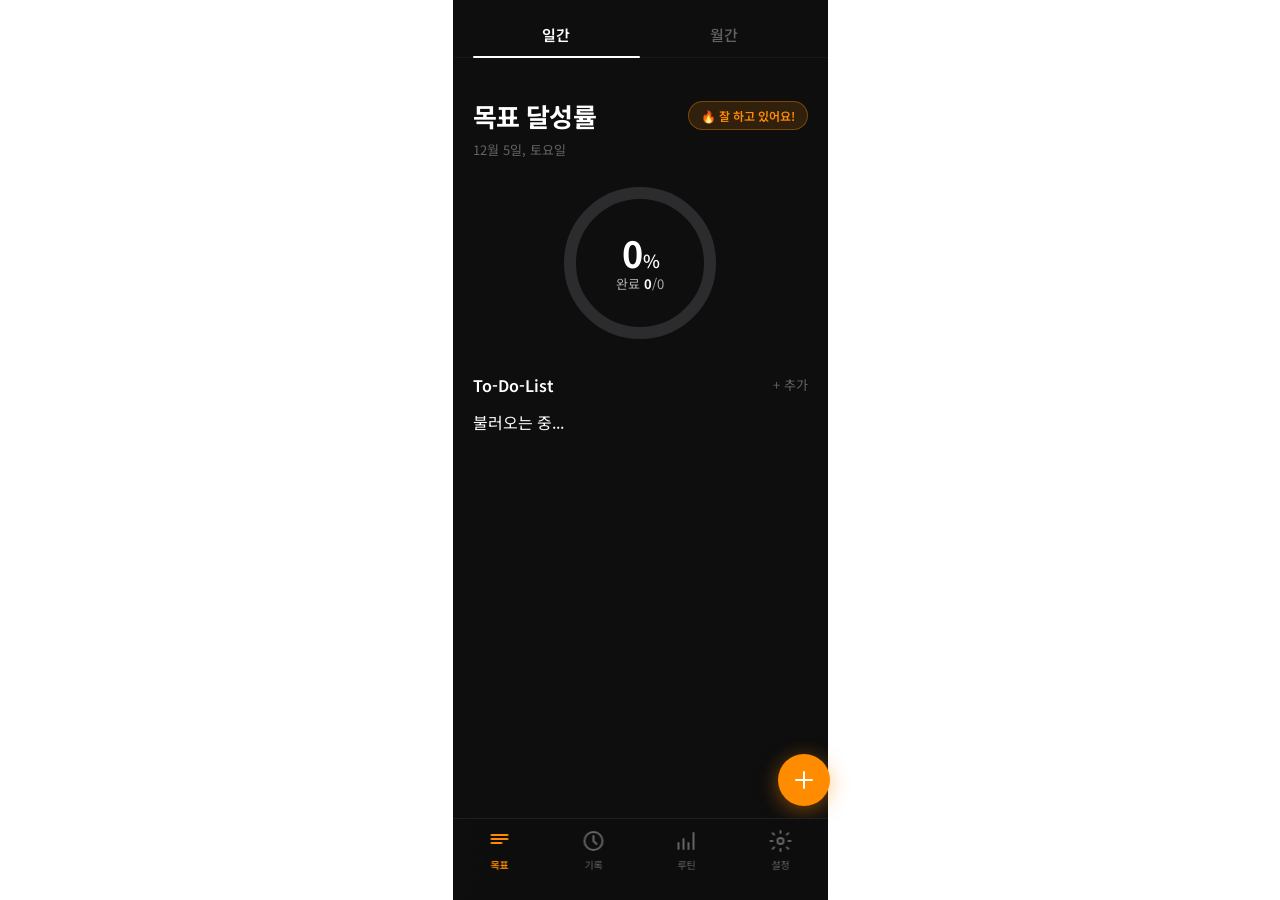
==== commit 60372d4c: "Add files via upload" ====
--- a/index.html
+++ b/index.html
@@ -14,11 +14,23 @@
   stroke-dasharray: 440;
   stroke-dashoffset: 440;
 }
-.empty-state { text-align: center; padding: 40px 20px; color: var(--text-3); font-size: 14px; }
-.loading { text-align: center; padding: 40px 20px; color: var(--text-3); font-size: 14px; }
+.empty-state {
+  display: flex; align-items: center; justify-content: center;
+  gap: 8px;
+  padding: 20px;
+  background: var(--bg2);
+  border: 1.5px dashed var(--border);
+  border-radius: var(--radius-md);
+  color: var(--text-3);
+  font-size: 14px;
+  cursor: pointer;
+  transition: background 0.15s;
+}
+.empty-state:active { background: var(--bg3); }
 </style>
 </head>
 <body>
+<div class="app-wrap">
 <script src="supabase.js"></script>
 
 <div class="seg-wrap">
@@ -252,10 +264,16 @@
   const items = getVisibleItems(type);
   const checks = allChecks[type] || [];
   const listEl = document.getElementById(type + '-list');
+  const addBtn = document.querySelector(`#content-${type} .sec-action`);
 
   if (items.length === 0) {
-    listEl.innerHTML = `<div class="empty-state">목표를 추가해보세요 ✍️</div>`;
-  } else {
+    if (addBtn) addBtn.style.display = 'none';
+    listEl.innerHTML = `<div class="empty-state" onclick="openSheet('${type}')">
+      <svg width="16" height="16" viewBox="0 0 24 24" fill="none"><path d="M12 5v14M5 12h14" stroke="currentColor" stroke-width="2" stroke-linecap="round"/></svg>
+      목표를 추가해보세요
+    </div>`;
+  } else {
+    if (addBtn) addBtn.style.display = '';
     listEl.innerHTML = items.map(item => {
       const done = checks.includes(item.id);
       return `
@@ -475,5 +493,6 @@
 loadData('daily');
 loadData('monthly');
 </script>
+</div>
 </body>
 </html>
--- a/common.css
+++ b/common.css
@@ -20,9 +20,19 @@
 
 body {
   font-family: 'Noto Sans KR', -apple-system, BlinkMacSystemFont, sans-serif;
-  background: var(--bg);
+  background: #FFFFFF;
   min-height: 100vh;
   color: var(--text-1);
+  display: flex;
+  justify-content: center;
+}
+
+.app-wrap {
+  width: 375px;
+  min-height: 100vh;
+  background: var(--bg);
+  position: relative;
+  flex-shrink: 0;
 }
 
 
@@ -66,7 +76,7 @@
 .content {
   flex: 1;
   overflow-y: auto;
-  padding: 40px 20px 90px;
+  padding: 40px 20px 120px;
   -ms-overflow-style: none;
   scrollbar-width: none;
 }
@@ -213,18 +223,20 @@
 /* FAB */
 .fab {
   position: fixed;
-  bottom: 94px; right: 16px;
+  bottom: 94px;
+  left: 50%;
+  transform: translateX(138px);
   width: 52px; height: 52px;
   border-radius: 50%;
   background: var(--orange);
   box-shadow: 0 4px 20px rgba(255,140,0,0.45);
   display: flex; align-items: center; justify-content: center;
   cursor: pointer;
-  transition: transform 0.15s, box-shadow 0.15s;
+  transition: opacity 0.15s;
   z-index: 50;
   border: none;
 }
-.fab:active { transform: scale(0.93); }.fab-icon { position: relative; width: 18px; height: 18px; }
+.fab:active { opacity: 0.85; }.fab-icon { position: relative; width: 18px; height: 18px; }
 .fab-icon::before, .fab-icon::after {
   content: ''; position: absolute;
   background: white; border-radius: 2px;
@@ -236,7 +248,10 @@
 /* Tab bar */
 .tab-bar {
   position: fixed;
-  bottom: 0; left: 0; right: 0;
+  bottom: 0;
+  left: 50%;
+  transform: translateX(-50%);
+  width: 375px;
   background: rgba(14,14,14,0.94);
   backdrop-filter: blur(20px);
   -webkit-backdrop-filter: blur(20px);
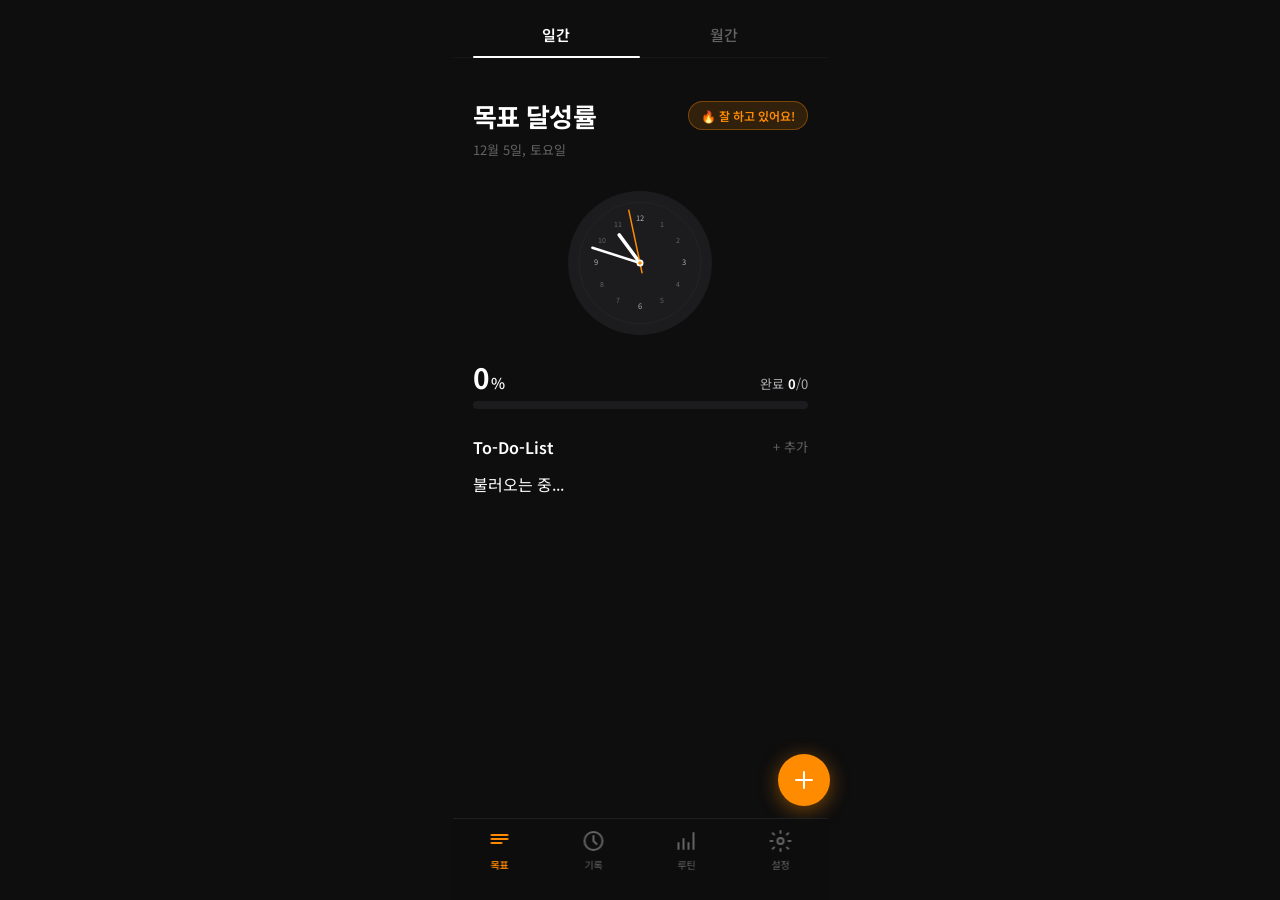
==== commit 54cb2fdb: "Add files via upload" ====
--- a/index.html
+++ b/index.html
@@ -7,26 +7,17 @@
 <link href="https://fonts.googleapis.com/css2?family=Noto+Sans+KR:wght@400;500;600;700&display=swap" rel="stylesheet">
 <link rel="stylesheet" href="common.css">
 <style>
-.ring-progress {
-  transform-origin: center;
-  transform: rotate(-90deg);
-  transition: stroke-dashoffset 0.8s cubic-bezier(0.4,0,0.2,1);
-  stroke-dasharray: 440;
-  stroke-dashoffset: 440;
-}
 .empty-state {
   display: flex; align-items: center; justify-content: center;
-  gap: 8px;
-  padding: 20px;
-  background: var(--bg2);
-  border: 1.5px dashed var(--border);
-  border-radius: var(--radius-md);
-  color: var(--text-3);
-  font-size: 14px;
-  cursor: pointer;
-  transition: background 0.15s;
+  gap: 8px; padding: 20px;
+  background: var(--bg2); border: 1.5px dashed var(--border);
+  border-radius: var(--radius-md); color: var(--text-3);
+  font-size: 14px; cursor: pointer; transition: background 0.15s;
 }
 .empty-state:active { background: var(--bg3); }
+/* clock number text */
+.clock-num { font-size: 7px; fill: #636366; text-anchor: middle; dominant-baseline: middle; font-family: 'Noto Sans KR', sans-serif; }
+.clock-num-key { font-size: 7.5px; fill: #AEAEB2; text-anchor: middle; dominant-baseline: middle; font-family: 'Noto Sans KR', sans-serif; }
 </style>
 </head>
 <body>
@@ -45,22 +36,52 @@
     <div class="streak-chip" id="daily-streak">🔥 잘 하고 있어요!</div>
   </div>
   <div class="page-sub" id="daily-date"></div>
-  <div class="ring-wrap">
-    <div class="ring-container">
-      <svg class="ring-svg" viewBox="0 0 160 160">
-        <circle cx="80" cy="80" r="70" fill="none" stroke="#2C2C2E" stroke-width="12"/>
-        <circle id="daily-ring" class="ring-progress" cx="80" cy="80" r="70"
-          fill="none" stroke="white" stroke-width="12" stroke-linecap="round"/>
-      </svg>
-      <div class="ring-center">
-        <div class="ring-pct" id="daily-pct">0<span>%</span></div>
-        <div class="ring-done">완료 <b id="daily-done">0</b>/<span id="daily-total">0</span></div>
-      </div>
-    </div>
-  </div>
+
+  <div class="clock-wrap">
+    <svg class="clock-svg" viewBox="0 0 160 160">
+      <circle cx="80" cy="80" r="72" fill="#1C1C1E"/>
+      <g id="daily-clock-segments"></g>
+      <circle cx="80" cy="80" r="61" fill="#1C1C1E"/>
+      <circle cx="80" cy="80" r="61" fill="none" stroke="#2C2C2E" stroke-width="0.5"/>
+      <g id="daily-clock-ticks"></g>
+      <!-- 시계 숫자 (12, 3, 6, 9 강조) -->
+      <text class="clock-num-key" x="80"  y="36" >12</text>
+      <text class="clock-num"     x="102" y="42" >1</text>
+      <text class="clock-num"     x="118" y="58" >2</text>
+      <text class="clock-num-key" x="124" y="80" >3</text>
+      <text class="clock-num"     x="118" y="102">4</text>
+      <text class="clock-num"     x="102" y="118">5</text>
+      <text class="clock-num-key" x="80"  y="124">6</text>
+      <text class="clock-num"     x="58"  y="118">7</text>
+      <text class="clock-num"     x="42"  y="102">8</text>
+      <text class="clock-num-key" x="36"  y="80" >9</text>
+      <text class="clock-num"     x="42"  y="58" >10</text>
+      <text class="clock-num"     x="58"  y="42" >11</text>
+      <!-- 바늘 -->
+      <line id="daily-hand-hour"   x1="80" y1="80" x2="80" y2="45" stroke="white"   stroke-width="3.5" stroke-linecap="round"/>
+      <line id="daily-hand-minute" x1="80" y1="80" x2="80" y2="30" stroke="white"   stroke-width="2.5" stroke-linecap="round"/>
+      <line id="daily-hand-second" x1="80" y1="90" x2="80" y2="26" stroke="#FF8C00" stroke-width="1.5" stroke-linecap="round"/>
+      <circle cx="80" cy="80" r="3.5" fill="white"/>
+      <circle cx="80" cy="80" r="1.8" fill="#FF8C00"/>
+    </svg>
+  </div>
+
+  <div class="progress-wrap">
+    <div class="progress-meta">
+      <div class="progress-pct" id="daily-pct">0<span>%</span></div>
+      <div class="progress-count">완료 <b id="daily-done">0</b>/<span id="daily-total">0</span></div>
+    </div>
+    <div class="progress-track">
+      <div class="progress-fill" id="daily-progress" style="width:0%"></div>
+    </div>
+  </div>
+
   <div class="sec-header">
     <span class="sec-title">To-Do-List</span>
-    <span class="sec-action" onclick="openSheet('daily')">+ 추가</span>
+    <div style="display:flex;align-items:center;gap:14px;">
+      <span class="sec-del" id="daily-del-btn" style="display:none" onclick="deleteAllItems('daily')">전체삭제</span>
+      <span class="sec-action" onclick="openSheet('daily')">+ 추가</span>
+    </div>
   </div>
   <div class="todo-list" id="daily-list"><div class="loading">불러오는 중...</div></div>
 </div>
@@ -72,22 +93,50 @@
     <div class="streak-chip" id="monthly-streak">🔥 잘 하고 있어요!</div>
   </div>
   <div class="page-sub" id="monthly-date"></div>
-  <div class="ring-wrap">
-    <div class="ring-container">
-      <svg class="ring-svg" viewBox="0 0 160 160">
-        <circle cx="80" cy="80" r="70" fill="none" stroke="#2C2C2E" stroke-width="12"/>
-        <circle id="monthly-ring" class="ring-progress" cx="80" cy="80" r="70"
-          fill="none" stroke="white" stroke-width="12" stroke-linecap="round"/>
-      </svg>
-      <div class="ring-center">
-        <div class="ring-pct" id="monthly-pct">0<span>%</span></div>
-        <div class="ring-done">완료 <b id="monthly-done">0</b>/<span id="monthly-total">0</span></div>
-      </div>
-    </div>
-  </div>
+
+  <div class="clock-wrap">
+    <svg class="clock-svg" viewBox="0 0 160 160">
+      <circle cx="80" cy="80" r="72" fill="#1C1C1E"/>
+      <g id="monthly-clock-segments"></g>
+      <circle cx="80" cy="80" r="61" fill="#1C1C1E"/>
+      <circle cx="80" cy="80" r="61" fill="none" stroke="#2C2C2E" stroke-width="0.5"/>
+      <g id="monthly-clock-ticks"></g>
+      <text class="clock-num-key" x="80"  y="36" >12</text>
+      <text class="clock-num"     x="102" y="42" >1</text>
+      <text class="clock-num"     x="118" y="58" >2</text>
+      <text class="clock-num-key" x="124" y="80" >3</text>
+      <text class="clock-num"     x="118" y="102">4</text>
+      <text class="clock-num"     x="102" y="118">5</text>
+      <text class="clock-num-key" x="80"  y="124">6</text>
+      <text class="clock-num"     x="58"  y="118">7</text>
+      <text class="clock-num"     x="42"  y="102">8</text>
+      <text class="clock-num-key" x="36"  y="80" >9</text>
+      <text class="clock-num"     x="42"  y="58" >10</text>
+      <text class="clock-num"     x="58"  y="42" >11</text>
+      <line id="monthly-hand-hour"   x1="80" y1="80" x2="80" y2="45" stroke="white"   stroke-width="3.5" stroke-linecap="round"/>
+      <line id="monthly-hand-minute" x1="80" y1="80" x2="80" y2="30" stroke="white"   stroke-width="2.5" stroke-linecap="round"/>
+      <line id="monthly-hand-second" x1="80" y1="90" x2="80" y2="26" stroke="#FF8C00" stroke-width="1.5" stroke-linecap="round"/>
+      <circle cx="80" cy="80" r="3.5" fill="white"/>
+      <circle cx="80" cy="80" r="1.8" fill="#FF8C00"/>
+    </svg>
+  </div>
+
+  <div class="progress-wrap">
+    <div class="progress-meta">
+      <div class="progress-pct" id="monthly-pct">0<span>%</span></div>
+      <div class="progress-count">완료 <b id="monthly-done">0</b>/<span id="monthly-total">0</span></div>
+    </div>
+    <div class="progress-track">
+      <div class="progress-fill" id="monthly-progress" style="width:0%"></div>
+    </div>
+  </div>
+
   <div class="sec-header">
     <span class="sec-title">To-Do-List</span>
-    <span class="sec-action" onclick="openSheet('monthly')">+ 추가</span>
+    <div style="display:flex;align-items:center;gap:14px;">
+      <span class="sec-del" id="monthly-del-btn" style="display:none" onclick="deleteAllItems('monthly')">전체삭제</span>
+      <span class="sec-action" onclick="openSheet('monthly')">+ 추가</span>
+    </div>
   </div>
   <div class="todo-list" id="monthly-list"><div class="loading">불러오는 중...</div></div>
 </div>
@@ -114,9 +163,12 @@
 
 <button class="fab" id="fab-btn"><div class="fab-icon"></div></button>
 
+<!-- 인라인 컬러 피커 팝업 -->
+<div class="color-picker-popup" id="color-picker-popup"></div>
+
 <!-- Sheet: 일간 추가 -->
 <div class="sheet-overlay" id="sheet-daily">
-  <div class="sheet">
+  <div class="sheet" style="max-height:85vh;overflow-y:auto;">
     <div class="sheet-handle"></div>
     <div class="sheet-title">일간 목표 추가하기</div>
     <div class="form-label">목표 설정</div>
@@ -136,6 +188,14 @@
       <button class="chip chip-sm" onclick="selectDailyChip(this,'토')">토</button>
       <button class="chip chip-sm" onclick="selectDailyChip(this,'일')">일</button>
     </div>
+    <div class="form-label">컬러 설정</div>
+    <div class="color-row" id="daily-color-row"></div>
+    <div class="form-label">시간 설정 <span style="color:var(--text-3);font-weight:400;">(선택 · 30분 단위)</span></div>
+    <div class="time-row">
+      <input type="time" class="time-input" id="daily-time-start" step="1800">
+      <span class="time-sep">~</span>
+      <input type="time" class="time-input" id="daily-time-end" step="1800">
+    </div>
     <div class="sheet-btns">
       <button class="btn btn-cancel" onclick="closeSheet('daily')">취소</button>
       <button class="btn btn-save" id="daily-save" disabled onclick="saveItem('daily')">저장</button>
@@ -145,7 +205,7 @@
 
 <!-- Sheet: 월간 추가 -->
 <div class="sheet-overlay" id="sheet-monthly">
-  <div class="sheet">
+  <div class="sheet" style="max-height:85vh;overflow-y:auto;">
     <div class="sheet-handle"></div>
     <div class="sheet-title">월간 목표 추가하기</div>
     <div class="form-label">목표 설정</div>
@@ -170,6 +230,14 @@
       <button class="chip" onclick="selectMonthlyChip(this)">11월</button>
       <button class="chip" onclick="selectMonthlyChip(this)">12월</button>
     </div>
+    <div class="form-label">컬러 설정</div>
+    <div class="color-row" id="monthly-color-row"></div>
+    <div class="form-label">시간 설정 <span style="color:var(--text-3);font-weight:400;">(선택 · 30분 단위)</span></div>
+    <div class="time-row">
+      <input type="time" class="time-input" id="monthly-time-start" step="1800">
+      <span class="time-sep">~</span>
+      <input type="time" class="time-input" id="monthly-time-end" step="1800">
+    </div>
     <div class="sheet-btns">
       <button class="btn btn-cancel" onclick="closeSheet('monthly')">취소</button>
       <button class="btn btn-save" id="monthly-save" disabled onclick="saveItem('monthly')">저장</button>
@@ -179,7 +247,7 @@
 
 <!-- Sheet: 수정 -->
 <div class="sheet-overlay" id="sheet-edit">
-  <div class="sheet">
+  <div class="sheet" style="max-height:85vh;overflow-y:auto;">
     <div class="sheet-handle"></div>
     <div class="sheet-title" id="edit-title">목표 수정하기</div>
     <div class="form-label">목표 설정</div>
@@ -189,6 +257,14 @@
     </div>
     <div class="form-label">루틴 설정</div>
     <div class="chip-row" id="edit-chips"></div>
+    <div class="form-label">컬러 설정</div>
+    <div class="color-row" id="edit-color-row"></div>
+    <div class="form-label">시간 설정 <span style="color:var(--text-3);font-weight:400;">(선택 · 30분 단위)</span></div>
+    <div class="time-row">
+      <input type="time" class="time-input" id="edit-time-start" step="1800">
+      <span class="time-sep">~</span>
+      <input type="time" class="time-input" id="edit-time-end" step="1800">
+    </div>
     <div class="sheet-btns">
       <button class="btn btn-cancel" onclick="closeSheet('edit')">취소</button>
       <button class="btn btn-save" onclick="saveEdit()">저장</button>
@@ -197,33 +273,161 @@
 </div>
 
 <script>
-const DAYS = ['일','월','화','수','목','금','토'];
-const today = new Date();
+const DAYS   = ['일','월','화','수','목','금','토'];
+const COLORS = ['#FF8C00','#30D158','#0A84FF','#BF5AF2','#FF375F','#FFD60A','#5E5CE6','#64D2FF','#FF6B35','#AC8E68'];
+const today    = new Date();
 const todayKey = `${today.getFullYear()}-${today.getMonth()+1}-${today.getDate()}`;
 const monthKey = `${today.getFullYear()}-${today.getMonth()+1}`;
 
 let currentTab = 'daily';
-let dailySelectedChips = [];
+let dailySelectedChips  = [];
 let monthlySelectedChip = null;
-let editingId = null;
-let editingType = null;
-let allItems = { daily: [], monthly: [] };
+let editingId = null, editingType = null;
+let allItems  = { daily: [], monthly: [] };
 let allChecks = { daily: [], monthly: [] };
-
-// ── 날짜 표시 ──────────────────────────────────────
+let dailySelectedColor   = COLORS[0];
+let monthlySelectedColor = COLORS[0];
+let editSelectedColor    = COLORS[0];
+
 document.getElementById('daily-date').textContent =
   `${today.getMonth()+1}월 ${today.getDate()}일, ${DAYS[today.getDay()]}요일`;
 document.getElementById('monthly-date').textContent =
   `${today.getMonth()+1}월, ${today.getFullYear()}년`;
+
+// ── 컬러 피커 (시트용) ─────────────────────────────
+function initColorRow(id, defaultColor, setter) {
+  const el = document.getElementById(id);
+  el.innerHTML = COLORS.map(c =>
+    `<div class="color-swatch ${c===defaultColor?'selected':''}" style="background:${c}" data-color="${c}"></div>`
+  ).join('');
+  el.addEventListener('click', e => {
+    const s = e.target.closest('.color-swatch');
+    if (!s) return;
+    el.querySelectorAll('.color-swatch').forEach(x => x.classList.remove('selected'));
+    s.classList.add('selected');
+    setter(s.dataset.color);
+  });
+}
+function setColorRow(id, color) {
+  document.querySelectorAll(`#${id} .color-swatch`).forEach(s =>
+    s.classList.toggle('selected', s.dataset.color === color)
+  );
+}
+initColorRow('daily-color-row',   COLORS[0], c => { dailySelectedColor   = c; });
+initColorRow('monthly-color-row', COLORS[0], c => { monthlySelectedColor = c; });
+initColorRow('edit-color-row',    COLORS[0], c => { editSelectedColor    = c; });
+
+// ── 인라인 컬러 피커 (리스트 dot 클릭용) ─────────────
+const colorPopup = document.getElementById('color-picker-popup');
+colorPopup.innerHTML = COLORS.map(c =>
+  `<div class="color-swatch" style="background:${c}" data-color="${c}"></div>`
+).join('');
+colorPopup.addEventListener('click', async e => {
+  const s = e.target.closest('.color-swatch');
+  if (!s) return;
+  const color  = s.dataset.color;
+  const itemId = colorPopup._itemId;
+  const type   = colorPopup._type;
+  colorPopup.classList.remove('open');
+  await sb.patch(`/items?id=eq.${itemId}`, { color });
+  const item = allItems[type]?.find(i => i.id === itemId);
+  if (item) item.color = color;
+  renderList(type);
+});
+document.addEventListener('click', e => {
+  if (!e.target.closest('.color-picker-popup') && !e.target.closest('.item-color-dot'))
+    colorPopup.classList.remove('open');
+});
+
+function openColorPicker(dotEl, itemId, type, currentColor, event) {
+  event.stopPropagation();
+  // 현재 색상 선택 표시
+  colorPopup.querySelectorAll('.color-swatch').forEach(s =>
+    s.classList.toggle('selected', s.dataset.color === currentColor)
+  );
+  // 위치 계산
+  const rect = dotEl.getBoundingClientRect();
+  const pw = 196;
+  let top  = rect.bottom + 8;
+  let left = rect.left - 90;
+  left = Math.max(8, Math.min(window.innerWidth - pw - 8, left));
+  // 아래 공간 부족하면 위로
+  if (top + 60 > window.innerHeight) top = rect.top - 68;
+  colorPopup.style.top  = top + 'px';
+  colorPopup.style.left = left + 'px';
+  colorPopup._itemId = itemId;
+  colorPopup._type   = type;
+  colorPopup.classList.add('open');
+}
 
 // ── 탭 전환 ──────────────────────────────────────
 function switchTab(tab) {
   currentTab = tab;
   document.getElementById('tab-daily').classList.toggle('active', tab==='daily');
   document.getElementById('tab-monthly').classList.toggle('active', tab==='monthly');
-  document.getElementById('content-daily').style.display = tab==='daily' ? 'block' : 'none';
+  document.getElementById('content-daily').style.display   = tab==='daily'   ? 'block' : 'none';
   document.getElementById('content-monthly').style.display = tab==='monthly' ? 'block' : 'none';
 }
+
+// ── 시간 → 각도 (0°=12시, 시계방향) ──────────────
+function timeToAngle(t) {
+  if (!t) return null;
+  const [h, m] = t.split(':').map(Number);
+  return ((h % 12) * 60 + m) / 720 * 360;
+}
+
+// ── 시계 세그먼트 렌더링 ────────────────────────────
+function renderClockSegments(type) {
+  const items = getVisibleItems(type);
+  const seg   = document.getElementById(type + '-clock-segments');
+  const ticks = document.getElementById(type + '-clock-ticks');
+  const cx = 80, cy = 80, r = 67;
+  const circ = 2 * Math.PI * r;
+
+  // 시간 눈금
+  let tickHtml = '';
+  for (let i = 0; i < 12; i++) {
+    const rad = (i / 12 * 360 - 90) * Math.PI / 180;
+    const x1 = (cx + 59 * Math.cos(rad)).toFixed(2);
+    const y1 = (cy + 59 * Math.sin(rad)).toFixed(2);
+    const x2 = (cx + 53 * Math.cos(rad)).toFixed(2);
+    const y2 = (cy + 53 * Math.sin(rad)).toFixed(2);
+    tickHtml += `<line x1="${x1}" y1="${y1}" x2="${x2}" y2="${y2}" stroke="#3A3A3C" stroke-width="1.5" stroke-linecap="round"/>`;
+  }
+  ticks.innerHTML = tickHtml;
+
+  // 컬러 세그먼트
+  let segHtml = '';
+  items.forEach(item => {
+    if (!item.time_start || !item.time_end) return;
+    const sa = timeToAngle(item.time_start);
+    const ea = timeToAngle(item.time_end);
+    let arc = ea - sa;
+    if (arc <= 0) arc += 360;
+    if (arc > 360) arc = 360;
+    const arcLen = (circ * arc / 360).toFixed(2);
+    const gapLen = (circ - circ * arc / 360).toFixed(2);
+    const offset = -(circ * sa / 360).toFixed(2);
+    segHtml += `<circle cx="${cx}" cy="${cy}" r="${r}" fill="none" stroke="${item.color||'#636366'}" stroke-width="10" stroke-dasharray="${arcLen} ${gapLen}" stroke-dashoffset="${offset}" transform="rotate(-90 ${cx} ${cy})" opacity="0.9"/>`;
+  });
+  seg.innerHTML = segHtml;
+}
+
+// ── 시계 바늘 (100ms 갱신) ────────────────────────
+function updateClockHands() {
+  const now = new Date();
+  const h = now.getHours() % 12, m = now.getMinutes(), s = now.getSeconds();
+  const hourAngle   = ((h * 60 + m) / 720  * 360).toFixed(2);
+  const minuteAngle = ((m * 60 + s) / 3600 * 360).toFixed(2);
+  const secondAngle = (s / 60 * 360).toFixed(2);
+  ['daily','monthly'].forEach(t => {
+    document.getElementById(t+'-hand-hour')  ?.setAttribute('transform', `rotate(${hourAngle},80,80)`);
+    document.getElementById(t+'-hand-minute')?.setAttribute('transform', `rotate(${minuteAngle},80,80)`);
+    document.getElementById(t+'-hand-second')?.setAttribute('transform', `rotate(${secondAngle},80,80)`);
+  });
+}
+updateClockHands();
+setInterval(updateClockHands, 100);
 
 // ── 오늘 보여야 할 항목 필터 ──────────────────────
 function getVisibleItems(type) {
@@ -231,28 +435,20 @@
   const dow = today.getDay();
   const dowMap = {'월':1,'화':2,'수':3,'목':4,'금':5,'토':6,'일':0};
   const thisMonth = today.getMonth() + 1;
-  const thisYear = today.getFullYear();
-
+  const thisYear  = today.getFullYear();
   if (type === 'daily') {
     return items.filter(item => {
       const r = item.routine;
       if (r === '없음') return item.created_date === todayKey;
       if (r === '매일') return true;
       if (dowMap[r] !== undefined) return dow === dowMap[r];
-      // 복수 요일 (JSON 배열로 저장된 경우)
-      try {
-        const arr = JSON.parse(r);
-        if (Array.isArray(arr)) return arr.some(v => dowMap[v] !== undefined && dow === dowMap[v]);
-      } catch(e) {}
+      try { const arr = JSON.parse(r); if (Array.isArray(arr)) return arr.some(v => dowMap[v]!==undefined && dow===dowMap[v]); } catch(e) {}
       return false;
     });
   } else {
     return items.filter(item => {
       const r = item.routine;
-      if (r === '없음') {
-        const [y,m] = (item.created_date||'').split('-');
-        return parseInt(y)===thisYear && parseInt(m)===thisMonth;
-      }
+      if (r === '없음') { const [y,m] = (item.created_date||'').split('-'); return parseInt(y)===thisYear && parseInt(m)===thisMonth; }
       if (r === '매월') return true;
       return parseInt(r) === thisMonth;
     });
@@ -261,25 +457,35 @@
 
 // ── 렌더링 ──────────────────────────────────────
 function renderList(type) {
-  const items = getVisibleItems(type);
+  const items  = getVisibleItems(type);
   const checks = allChecks[type] || [];
   const listEl = document.getElementById(type + '-list');
+  const delBtn = document.getElementById(type + '-del-btn');
   const addBtn = document.querySelector(`#content-${type} .sec-action`);
 
   if (items.length === 0) {
     if (addBtn) addBtn.style.display = 'none';
+    if (delBtn) delBtn.style.display = 'none';
     listEl.innerHTML = `<div class="empty-state" onclick="openSheet('${type}')">
       <svg width="16" height="16" viewBox="0 0 24 24" fill="none"><path d="M12 5v14M5 12h14" stroke="currentColor" stroke-width="2" stroke-linecap="round"/></svg>
       목표를 추가해보세요
     </div>`;
   } else {
     if (addBtn) addBtn.style.display = '';
+    if (delBtn) delBtn.style.display = '';
     listEl.innerHTML = items.map(item => {
-      const done = checks.includes(item.id);
+      const done  = checks.includes(item.id);
+      const color = item.color || '#636366';
+      const timeLabel = (item.time_start && item.time_end)
+        ? `<span class="todo-time">${item.time_start} ~ ${item.time_end}</span>` : '';
       return `
       <div class="todo-item" data-id="${item.id}" data-type="${type}">
+        <div class="item-color-dot" style="background:${color}" onclick="openColorPicker(this,'${item.id}','${type}','${color}',event)"></div>
         <div class="checkbox ${done?'checked':''}" onclick="toggleCheck(this)"></div>
-        <span class="todo-text ${done?'done':''}">${item.text}</span>
+        <div class="todo-content">
+          <span class="todo-text ${done?'done':''}">${item.text}</span>
+          ${timeLabel}
+        </div>
         <div class="more-btn" onclick="toggleCtx(this)">
           <div class="more-dots"><span></span><span></span><span></span></div>
           <div class="ctx-menu">
@@ -294,22 +500,20 @@
       </div>`;
     }).join('');
   }
-  updateRing(type);
-}
-
-function updateRing(type) {
-  const items = getVisibleItems(type);
+  updateProgress(type);
+  renderClockSegments(type);
+}
+
+function updateProgress(type) {
+  const items  = getVisibleItems(type);
   const checks = allChecks[type] || [];
-  const total = items.length;
-  const done = items.filter(i => checks.includes(i.id)).length;
-  const pct = total === 0 ? 0 : Math.round(done / total * 100);
-  const offset = 440 - (pct / 100 * 440);
-
-  document.getElementById(type+'-pct').innerHTML = `${pct}<span>%</span>`;
-  document.getElementById(type+'-done').textContent = done;
+  const total  = items.length;
+  const done   = items.filter(i => checks.includes(i.id)).length;
+  const pct    = total === 0 ? 0 : Math.round(done / total * 100);
+  document.getElementById(type+'-pct').innerHTML   = `${pct}<span>%</span>`;
+  document.getElementById(type+'-done').textContent  = done;
   document.getElementById(type+'-total').textContent = total;
-  document.getElementById(type+'-ring').style.strokeDashoffset = offset;
-
+  document.getElementById(type+'-progress').style.width = pct + '%';
   const chip = document.getElementById(type+'-streak');
   chip.style.display = total === 0 ? 'none' : 'flex';
   chip.textContent = pct===100 ? '🎉 모두 완료!' : pct>=50 ? '🔥 잘 하고 있어요!' : '💪 조금만 더!';
@@ -322,7 +526,7 @@
     sb.get(`/items?type=eq.${type}&order=created_at.asc`),
     sb.get(`/checks?check_date=eq.${checkDate}&select=item_id`)
   ]);
-  allItems[type] = Array.isArray(items) ? items : [];
+  allItems[type]  = Array.isArray(items)  ? items  : [];
   allChecks[type] = Array.isArray(checks) ? checks.map(c => c.item_id) : [];
   renderList(type);
 }
@@ -330,32 +534,36 @@
 // ── 체크 토글 ──────────────────────────────────
 async function toggleCheck(el) {
   const item = el.closest('.todo-item');
-  const id = item.dataset.id;
-  const type = item.dataset.type;
+  const id   = item.dataset.id, type = item.dataset.type;
   const checkDate = type === 'daily' ? todayKey : monthKey;
   const checks = allChecks[type];
   const idx = checks.indexOf(id);
-
-  if (idx === -1) {
-    await sb.post('/checks', { item_id: id, check_date: checkDate });
-    checks.push(id);
-  } else {
-    await sb.del(`/checks?item_id=eq.${id}&check_date=eq.${checkDate}`);
-    checks.splice(idx, 1);
-  }
+  if (idx === -1) { await sb.post('/checks', { item_id: id, check_date: checkDate }); checks.push(id); }
+  else            { await sb.del(`/checks?item_id=eq.${id}&check_date=eq.${checkDate}`); checks.splice(idx,1); }
   renderList(type);
 }
 
-// ── 삭제 ──────────────────────────────────────
+// ── 단일 삭제 ──────────────────────────────────
 async function deleteItem(ctxItem) {
   const todoItem = ctxItem.closest('.todo-item');
-  const id = todoItem.dataset.id;
-  const type = todoItem.dataset.type;
+  const id = todoItem.dataset.id, type = todoItem.dataset.type;
   await sb.del(`/items?id=eq.${id}`);
-  allItems[type] = allItems[type].filter(i => i.id !== id);
+  allItems[type]  = allItems[type].filter(i => i.id !== id);
   allChecks[type] = allChecks[type].filter(c => c !== id);
   renderList(type);
   ctxItem.closest('.ctx-menu').classList.remove('open');
+}
+
+// ── 전체 삭제 ──────────────────────────────────
+async function deleteAllItems(type) {
+  const items = getVisibleItems(type);
+  if (!items.length) return;
+  if (!confirm(`목록의 항목 ${items.length}개를 모두 삭제할까요?`)) return;
+  await Promise.all(items.map(i => sb.del(`/items?id=eq.${i.id}`)));
+  const ids = new Set(items.map(i => i.id));
+  allItems[type]  = allItems[type].filter(i => !ids.has(i.id));
+  allChecks[type] = allChecks[type].filter(c => !ids.has(c));
+  renderList(type);
 }
 
 // ── 컨텍스트 메뉴 ──────────────────────────────
@@ -371,7 +579,16 @@
 });
 
 // ── 시트 ──────────────────────────────────────
-function openSheet(type) { document.getElementById('sheet-'+type).classList.add('open'); }
+function openSheet(type) {
+  if (type === 'daily' || type === 'monthly') {
+    const def = COLORS[0];
+    if (type === 'daily') dailySelectedColor = def; else monthlySelectedColor = def;
+    setColorRow(type + '-color-row', def);
+    document.getElementById(type+'-time-start').value = '';
+    document.getElementById(type+'-time-end').value   = '';
+  }
+  document.getElementById('sheet-'+type).classList.add('open');
+}
 function closeSheet(type) {
   document.getElementById('sheet-'+type).classList.remove('open');
   if (type === 'daily') {
@@ -399,10 +616,9 @@
     chip.classList.add('selected');
     dailySelectedChips = [val];
   } else {
-    chips[0].classList.remove('selected');
-    chips[1].classList.remove('selected');
+    chips[0].classList.remove('selected'); chips[1].classList.remove('selected');
     chip.classList.toggle('selected');
-    dailySelectedChips = [...chips].filter((c,i)=>i>1&&c.classList.contains('selected')).map(c=>c.textContent);
+    dailySelectedChips = [...chips].filter((c,i) => i>1 && c.classList.contains('selected')).map(c => c.textContent);
   }
   checkSave('daily');
 }
@@ -425,14 +641,17 @@
 
 // ── 저장 ──────────────────────────────────────
 async function saveItem(type) {
-  const text = document.getElementById(type+'-input').value.trim();
+  const text    = document.getElementById(type+'-input').value.trim();
   const routine = type === 'daily'
     ? (dailySelectedChips.length===1 ? dailySelectedChips[0] : JSON.stringify(dailySelectedChips))
     : monthlySelectedChip;
+  const color      = type === 'daily' ? dailySelectedColor : monthlySelectedColor;
+  const time_start = document.getElementById(type+'-time-start').value || null;
+  const time_end   = document.getElementById(type+'-time-end').value   || null;
   const id = Date.now().toString();
-  const res = await sb.post('/items', { id, type, text, routine, created_date: todayKey });
-  if (Array.isArray(res) && res[0]) allItems[type].push(res[0]);
-  else allItems[type].push({ id, type, text, routine, created_date: todayKey });
+  const res = await sb.post('/items', { id, type, text, routine, created_date: todayKey, color, time_start, time_end });
+  const newItem = (Array.isArray(res) && res[0]) ? res[0] : { id, type, text, routine, created_date: todayKey, color, time_start, time_end };
+  allItems[type].push(newItem);
   closeSheet(type);
   renderList(type);
 }
@@ -440,24 +659,28 @@
 // ── 수정 ──────────────────────────────────────
 function openEditSheet(ctxItem) {
   const todoItem = ctxItem.closest('.todo-item');
-  editingId = todoItem.dataset.id;
+  editingId   = todoItem.dataset.id;
   editingType = todoItem.dataset.type;
   ctxItem.closest('.ctx-menu').classList.remove('open');
-  const item = allItems[editingType].find(i=>i.id===editingId);
+  const item = allItems[editingType].find(i => i.id === editingId);
   if (!item) return;
-  document.getElementById('edit-title').textContent = editingType==='daily'?'일간 목표 수정하기':'월간 목표 수정하기';
-  document.getElementById('edit-input').value = item.text;
+  document.getElementById('edit-title').textContent    = editingType==='daily' ? '일간 목표 수정하기' : '월간 목표 수정하기';
+  document.getElementById('edit-input').value          = item.text;
+  document.getElementById('edit-time-start').value     = item.time_start || '';
+  document.getElementById('edit-time-end').value       = item.time_end   || '';
+  editSelectedColor = item.color || COLORS[0];
+  setColorRow('edit-color-row', editSelectedColor);
   const isSelected = v => {
-    try { const arr=JSON.parse(item.routine); if(Array.isArray(arr)) return arr.includes(v); } catch(e){}
-    return item.routine===v;
+    try { const arr = JSON.parse(item.routine); if (Array.isArray(arr)) return arr.includes(v); } catch(e) {}
+    return item.routine === v;
   };
   const chipsEl = document.getElementById('edit-chips');
-  if (editingType==='daily') {
-    chipsEl.innerHTML = ['없음','매일','월','화','수','목','금','토','일'].map(v=>
+  if (editingType === 'daily') {
+    chipsEl.innerHTML = ['없음','매일','월','화','수','목','금','토','일'].map(v =>
       `<button class="chip ${v.length===1?'chip-sm':''} ${isSelected(v)?'selected':''}" onclick="selEditChip(this,'${v}','daily')">${v}</button>`
     ).join('');
   } else {
-    chipsEl.innerHTML = ['없음','매월','1월','2월','3월','4월','5월','6월','7월','8월','9월','10월','11월','12월'].map(v=>
+    chipsEl.innerHTML = ['없음','매월','1월','2월','3월','4월','5월','6월','7월','8월','9월','10월','11월','12월'].map(v =>
       `<button class="chip ${isSelected(v)?'selected':''}" onclick="selEditChip(this,'${v}','monthly')">${v}</button>`
     ).join('');
   }
@@ -465,23 +688,25 @@
 }
 function selEditChip(chip, val, type) {
   const chips = chip.closest('.chip-row').querySelectorAll('.chip');
-  if (type==='daily') {
-    if (['없음','매일'].includes(val)) { chips.forEach(c=>c.classList.remove('selected')); chip.classList.add('selected'); }
+  if (type === 'daily') {
+    if (['없음','매일'].includes(val)) { chips.forEach(c => c.classList.remove('selected')); chip.classList.add('selected'); }
     else { chips[0].classList.remove('selected'); chips[1].classList.remove('selected'); chip.classList.toggle('selected'); }
-  } else { chips.forEach(c=>c.classList.remove('selected')); chip.classList.add('selected'); }
+  } else { chips.forEach(c => c.classList.remove('selected')); chip.classList.add('selected'); }
 }
 async function saveEdit() {
   const text = document.getElementById('edit-input').value.trim();
   if (!text) return;
   const chips = [...document.querySelectorAll('#edit-chips .chip.selected')];
   let routine;
-  if (editingType==='daily') {
-    const vals = chips.map(c=>c.textContent);
-    routine = vals.length===1 ? vals[0] : JSON.stringify(vals);
-  } else { routine = chips[0]?.textContent||'없음'; }
-  await sb.patch(`/items?id=eq.${editingId}`, { text, routine });
-  const idx = allItems[editingType].findIndex(i=>i.id===editingId);
-  if (idx!==-1) { allItems[editingType][idx].text=text; allItems[editingType][idx].routine=routine; }
+  if (editingType === 'daily') {
+    const vals = chips.map(c => c.textContent);
+    routine = vals.length === 1 ? vals[0] : JSON.stringify(vals);
+  } else { routine = chips[0]?.textContent || '없음'; }
+  const time_start = document.getElementById('edit-time-start').value || null;
+  const time_end   = document.getElementById('edit-time-end').value   || null;
+  await sb.patch(`/items?id=eq.${editingId}`, { text, routine, color: editSelectedColor, time_start, time_end });
+  const idx = allItems[editingType].findIndex(i => i.id === editingId);
+  if (idx !== -1) Object.assign(allItems[editingType][idx], { text, routine, color: editSelectedColor, time_start, time_end });
   closeSheet('edit');
   renderList(editingType);
 }
@@ -489,7 +714,6 @@
 // ── FAB ──────────────────────────────────────
 document.getElementById('fab-btn').addEventListener('click', () => openSheet(currentTab));
 
-// ── 초기 로드 ────────────────────────────────
 loadData('daily');
 loadData('monthly');
 </script>
--- a/common.css
+++ b/common.css
@@ -20,7 +20,7 @@
 
 body {
   font-family: 'Noto Sans KR', -apple-system, BlinkMacSystemFont, sans-serif;
-  background: #FFFFFF;
+  background: #0E0E0E;
   min-height: 100vh;
   color: var(--text-1);
   display: flex;
@@ -76,7 +76,7 @@
 .content {
   flex: 1;
   overflow-y: auto;
-  padding: 40px 20px 120px;
+  padding: 40px 20px 90px;
   -ms-overflow-style: none;
   scrollbar-width: none;
 }
@@ -101,27 +101,26 @@
 }
 .page-sub { font-size: 13px; color: var(--text-3); margin-bottom: 24px; }
 
-/* Ring chart */
-.ring-wrap {
-  display: flex;
-  justify-content: center;
-  margin-bottom: 28px;
-}
-.ring-container { position: relative; width: 160px; height: 160px; }
-.ring-svg { width: 160px; height: 160px; }
-.ring-center {
-  position: absolute; top: 50%; left: 50%;
-  transform: translate(-50%, -50%);
-  text-align: center;
-}
-.ring-pct { font-size: 36px; font-weight: 700; letter-spacing: -1.5px; line-height: 1; }
-.ring-pct span { font-size: 18px; font-weight: 500; margin-left: 2px; }
-.ring-done { font-size: 13px; color: var(--text-2); margin-top: 4px; }
-.ring-done b { color: var(--text-1); }
-.ring-progress {
-  transform-origin: center;
-  transform: rotate(-90deg);
-  transition: stroke-dashoffset 1s cubic-bezier(0.4,0,0.2,1);
+/* Clock */
+.clock-wrap { display: flex; justify-content: center; margin-bottom: 20px; }
+.clock-svg { width: 160px; height: 160px; }
+
+/* Progress bar */
+.progress-wrap { margin-bottom: 24px; }
+.progress-meta {
+  display: flex; justify-content: space-between; align-items: baseline;
+  margin-bottom: 8px;
+}
+.progress-pct { font-size: 28px; font-weight: 700; letter-spacing: -1px; line-height: 1; }
+.progress-pct span { font-size: 15px; font-weight: 500; margin-left: 2px; }
+.progress-count { font-size: 13px; color: var(--text-2); }
+.progress-count b { color: var(--text-1); }
+.progress-track {
+  height: 8px; background: var(--bg2); border-radius: var(--radius-full); overflow: hidden;
+}
+.progress-fill {
+  height: 100%; background: var(--orange); border-radius: var(--radius-full);
+  transition: width 0.8s cubic-bezier(0.4,0,0.2,1);
 }
 
 /* Section header */
@@ -138,15 +137,41 @@
 /* Todo list */
 .todo-list { display: flex; flex-direction: column; gap: 8px; }
 .todo-item {
-  display: flex; align-items: center; gap: 12px;
+  display: flex; align-items: center; gap: 10px;
   background: var(--bg2);
   border-radius: var(--radius-md);
-  padding: 14px 14px 14px 16px;
+  padding: 12px 12px 12px 14px;
   border: 1px solid var(--border);
   cursor: pointer;
   transition: background 0.15s;
 }
 .todo-item:active { background: var(--bg3); }
+.item-color-dot {
+  width: 10px; height: 10px; border-radius: 50%; flex-shrink: 0;
+  cursor: pointer; transition: transform 0.15s; position: relative;
+}
+.item-color-dot:active { transform: scale(1.3); }
+
+/* Inline color picker popup */
+.color-picker-popup {
+  position: fixed;
+  background: var(--bg3);
+  border: 1px solid var(--border);
+  border-radius: var(--radius-md);
+  padding: 10px;
+  display: none;
+  flex-wrap: wrap;
+  gap: 8px;
+  width: 196px;
+  z-index: 400;
+  box-shadow: 0 8px 28px rgba(0,0,0,0.55);
+}
+.color-picker-popup.open { display: flex; }
+
+/* Delete all button */
+.sec-del { font-size: 13px; color: #FF453A; cursor: pointer; padding: 4px 0; }
+.todo-content { flex: 1; display: flex; flex-direction: column; gap: 2px; min-width: 0; }
+.todo-time { font-size: 11px; color: var(--text-3); }
 .checkbox {
   width: 22px; height: 22px; border-radius: 6px;
   border: 2px solid var(--bg4);
@@ -168,9 +193,9 @@
   display: block;
 }
 .todo-text {
-  flex: 1;
   font-size: 15px; font-weight: 400;
   color: var(--text-1);
+  white-space: nowrap; overflow: hidden; text-overflow: ellipsis;
 }
 .todo-text.done {
   color: var(--text-3);
@@ -331,6 +356,33 @@
 .input-clear::before { transform: rotate(45deg); }
 .input-clear::after { transform: rotate(-45deg); }
 
+/* Color picker */
+.color-row {
+  display: flex; gap: 8px; flex-wrap: wrap; margin-bottom: 16px;
+}
+.color-swatch {
+  width: 28px; height: 28px; border-radius: 50%; cursor: pointer;
+  transition: transform 0.15s; flex-shrink: 0; position: relative;
+}
+.color-swatch:active { transform: scale(0.88); }
+.color-swatch.selected::after {
+  content: ''; position: absolute; inset: -3px; border-radius: 50%;
+  border: 2px solid var(--text-1);
+}
+
+/* Time inputs */
+.time-row {
+  display: flex; align-items: center; gap: 8px; margin-bottom: 16px;
+}
+.time-input {
+  flex: 1; background: var(--bg3); border: 1px solid var(--border);
+  border-radius: var(--radius-md); padding: 10px 12px;
+  color: var(--text-1); font-size: 14px; font-family: inherit; outline: none;
+  transition: border-color 0.2s; color-scheme: dark;
+}
+.time-input:focus { border-color: var(--orange); }
+.time-sep { color: var(--text-3); font-size: 14px; flex-shrink: 0; }
+
 /* Routine chips */
 .chip-row {
   display: flex;
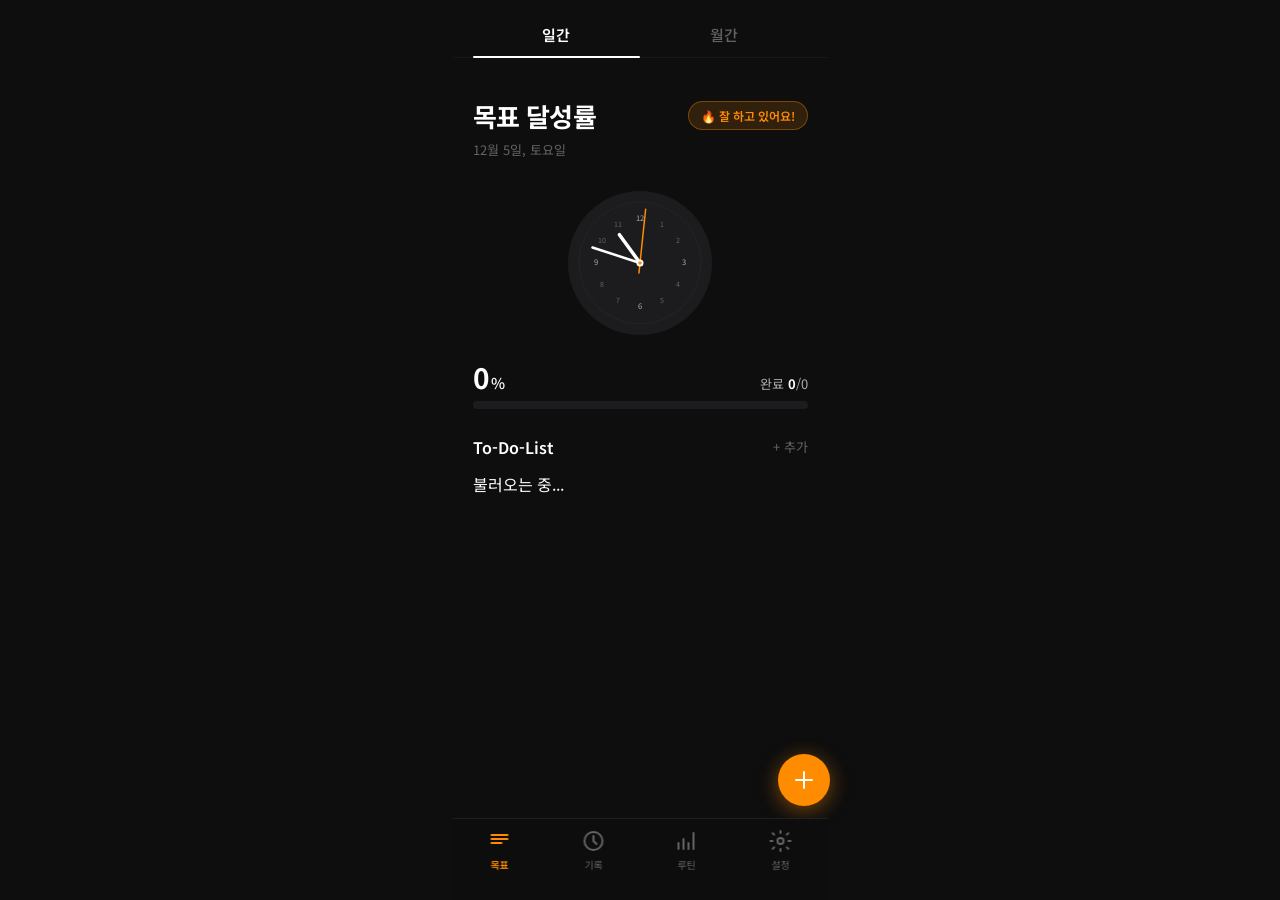
==== commit 46f20319: "Add files via upload" ====
--- a/index.html
+++ b/index.html
@@ -192,9 +192,9 @@
     <div class="color-row" id="daily-color-row"></div>
     <div class="form-label">시간 설정 <span style="color:var(--text-3);font-weight:400;">(선택 · 30분 단위)</span></div>
     <div class="time-row">
-      <input type="time" class="time-input" id="daily-time-start" step="1800">
+      <div class="time-pick" id="daily-time-start"></div>
       <span class="time-sep">~</span>
-      <input type="time" class="time-input" id="daily-time-end" step="1800">
+      <div class="time-pick" id="daily-time-end"></div>
     </div>
     <div class="sheet-btns">
       <button class="btn btn-cancel" onclick="closeSheet('daily')">취소</button>
@@ -234,9 +234,9 @@
     <div class="color-row" id="monthly-color-row"></div>
     <div class="form-label">시간 설정 <span style="color:var(--text-3);font-weight:400;">(선택 · 30분 단위)</span></div>
     <div class="time-row">
-      <input type="time" class="time-input" id="monthly-time-start" step="1800">
+      <div class="time-pick" id="monthly-time-start"></div>
       <span class="time-sep">~</span>
-      <input type="time" class="time-input" id="monthly-time-end" step="1800">
+      <div class="time-pick" id="monthly-time-end"></div>
     </div>
     <div class="sheet-btns">
       <button class="btn btn-cancel" onclick="closeSheet('monthly')">취소</button>
@@ -261,9 +261,9 @@
     <div class="color-row" id="edit-color-row"></div>
     <div class="form-label">시간 설정 <span style="color:var(--text-3);font-weight:400;">(선택 · 30분 단위)</span></div>
     <div class="time-row">
-      <input type="time" class="time-input" id="edit-time-start" step="1800">
+      <div class="time-pick" id="edit-time-start"></div>
       <span class="time-sep">~</span>
-      <input type="time" class="time-input" id="edit-time-end" step="1800">
+      <div class="time-pick" id="edit-time-end"></div>
     </div>
     <div class="sheet-btns">
       <button class="btn btn-cancel" onclick="closeSheet('edit')">취소</button>
@@ -273,6 +273,44 @@
 </div>
 
 <script>
+// ── 24시간 시간 피커 헬퍼 ────────────────────────────
+const TIME_PICK_IDS = ['daily-time-start','daily-time-end','monthly-time-start','monthly-time-end','edit-time-start','edit-time-end'];
+
+function buildTimePickers() {
+  const hourOpts = '<option value="">시</option>' +
+    Array.from({length:24}, (_,i) => {
+      const v = String(i).padStart(2,'0');
+      return `<option value="${v}">${i}</option>`;
+    }).join('');
+  const minOpts = '<option value="">분</option><option value="00">00</option><option value="30">30</option>';
+  TIME_PICK_IDS.forEach(id => {
+    const el = document.getElementById(id);
+    if (!el) return;
+    el.innerHTML = `<select class="time-sel" data-part="h">${hourOpts}</select><span class="time-colon">:</span><select class="time-sel" data-part="m">${minOpts}</select>`;
+  });
+}
+
+function getTimeValue(id) {
+  const el = document.getElementById(id);
+  if (!el) return '';
+  const h = el.querySelector('[data-part="h"]').value;
+  const m = el.querySelector('[data-part="m"]').value;
+  return (h !== '' && m !== '') ? `${h}:${m}` : '';
+}
+
+function setTimeValue(id, val) {
+  const el = document.getElementById(id);
+  if (!el) return;
+  if (!val) {
+    el.querySelector('[data-part="h"]').value = '';
+    el.querySelector('[data-part="m"]').value = '';
+  } else {
+    const [h, m] = val.split(':');
+    el.querySelector('[data-part="h"]').value = h;
+    el.querySelector('[data-part="m"]').value = m.slice(0,2) === '30' ? '30' : '00';
+  }
+}
+
 const DAYS   = ['일','월','화','수','목','금','토'];
 const COLORS = ['#FF8C00','#30D158','#0A84FF','#BF5AF2','#FF375F','#FFD60A','#5E5CE6','#64D2FF','#FF6B35','#AC8E68'];
 const today    = new Date();
@@ -584,8 +622,8 @@
     const def = COLORS[0];
     if (type === 'daily') dailySelectedColor = def; else monthlySelectedColor = def;
     setColorRow(type + '-color-row', def);
-    document.getElementById(type+'-time-start').value = '';
-    document.getElementById(type+'-time-end').value   = '';
+    setTimeValue(type+'-time-start', '');
+    setTimeValue(type+'-time-end',   '');
   }
   document.getElementById('sheet-'+type).classList.add('open');
 }
@@ -646,8 +684,8 @@
     ? (dailySelectedChips.length===1 ? dailySelectedChips[0] : JSON.stringify(dailySelectedChips))
     : monthlySelectedChip;
   const color      = type === 'daily' ? dailySelectedColor : monthlySelectedColor;
-  const time_start = document.getElementById(type+'-time-start').value || null;
-  const time_end   = document.getElementById(type+'-time-end').value   || null;
+  const time_start = getTimeValue(type+'-time-start') || null;
+  const time_end   = getTimeValue(type+'-time-end')   || null;
   const id = Date.now().toString();
   const res = await sb.post('/items', { id, type, text, routine, created_date: todayKey, color, time_start, time_end });
   const newItem = (Array.isArray(res) && res[0]) ? res[0] : { id, type, text, routine, created_date: todayKey, color, time_start, time_end };
@@ -666,8 +704,8 @@
   if (!item) return;
   document.getElementById('edit-title').textContent    = editingType==='daily' ? '일간 목표 수정하기' : '월간 목표 수정하기';
   document.getElementById('edit-input').value          = item.text;
-  document.getElementById('edit-time-start').value     = item.time_start || '';
-  document.getElementById('edit-time-end').value       = item.time_end   || '';
+  setTimeValue('edit-time-start', item.time_start || '');
+  setTimeValue('edit-time-end',   item.time_end   || '');
   editSelectedColor = item.color || COLORS[0];
   setColorRow('edit-color-row', editSelectedColor);
   const isSelected = v => {
@@ -702,8 +740,8 @@
     const vals = chips.map(c => c.textContent);
     routine = vals.length === 1 ? vals[0] : JSON.stringify(vals);
   } else { routine = chips[0]?.textContent || '없음'; }
-  const time_start = document.getElementById('edit-time-start').value || null;
-  const time_end   = document.getElementById('edit-time-end').value   || null;
+  const time_start = getTimeValue('edit-time-start') || null;
+  const time_end   = getTimeValue('edit-time-end')   || null;
   await sb.patch(`/items?id=eq.${editingId}`, { text, routine, color: editSelectedColor, time_start, time_end });
   const idx = allItems[editingType].findIndex(i => i.id === editingId);
   if (idx !== -1) Object.assign(allItems[editingType][idx], { text, routine, color: editSelectedColor, time_start, time_end });
@@ -714,6 +752,7 @@
 // ── FAB ──────────────────────────────────────
 document.getElementById('fab-btn').addEventListener('click', () => openSheet(currentTab));
 
+buildTimePickers();
 loadData('daily');
 loadData('monthly');
 </script>
--- a/common.css
+++ b/common.css
@@ -374,13 +374,19 @@
 .time-row {
   display: flex; align-items: center; gap: 8px; margin-bottom: 16px;
 }
-.time-input {
-  flex: 1; background: var(--bg3); border: 1px solid var(--border);
-  border-radius: var(--radius-md); padding: 10px 12px;
-  color: var(--text-1); font-size: 14px; font-family: inherit; outline: none;
-  transition: border-color 0.2s; color-scheme: dark;
-}
-.time-input:focus { border-color: var(--orange); }
+.time-pick {
+  flex: 1; display: flex; align-items: center; gap: 4px;
+  background: var(--bg3); border: 1px solid var(--border);
+  border-radius: var(--radius-md); padding: 8px 10px;
+}
+.time-sel {
+  flex: 1; background: transparent; border: none; outline: none;
+  color: var(--text-1); font-size: 14px; font-family: inherit;
+  -webkit-appearance: none; appearance: none; cursor: pointer;
+  text-align: center;
+}
+.time-sel option { background: var(--bg2); color: var(--text-1); }
+.time-colon { color: var(--text-3); font-size: 14px; flex-shrink: 0; }
 .time-sep { color: var(--text-3); font-size: 14px; flex-shrink: 0; }
 
 /* Routine chips */
